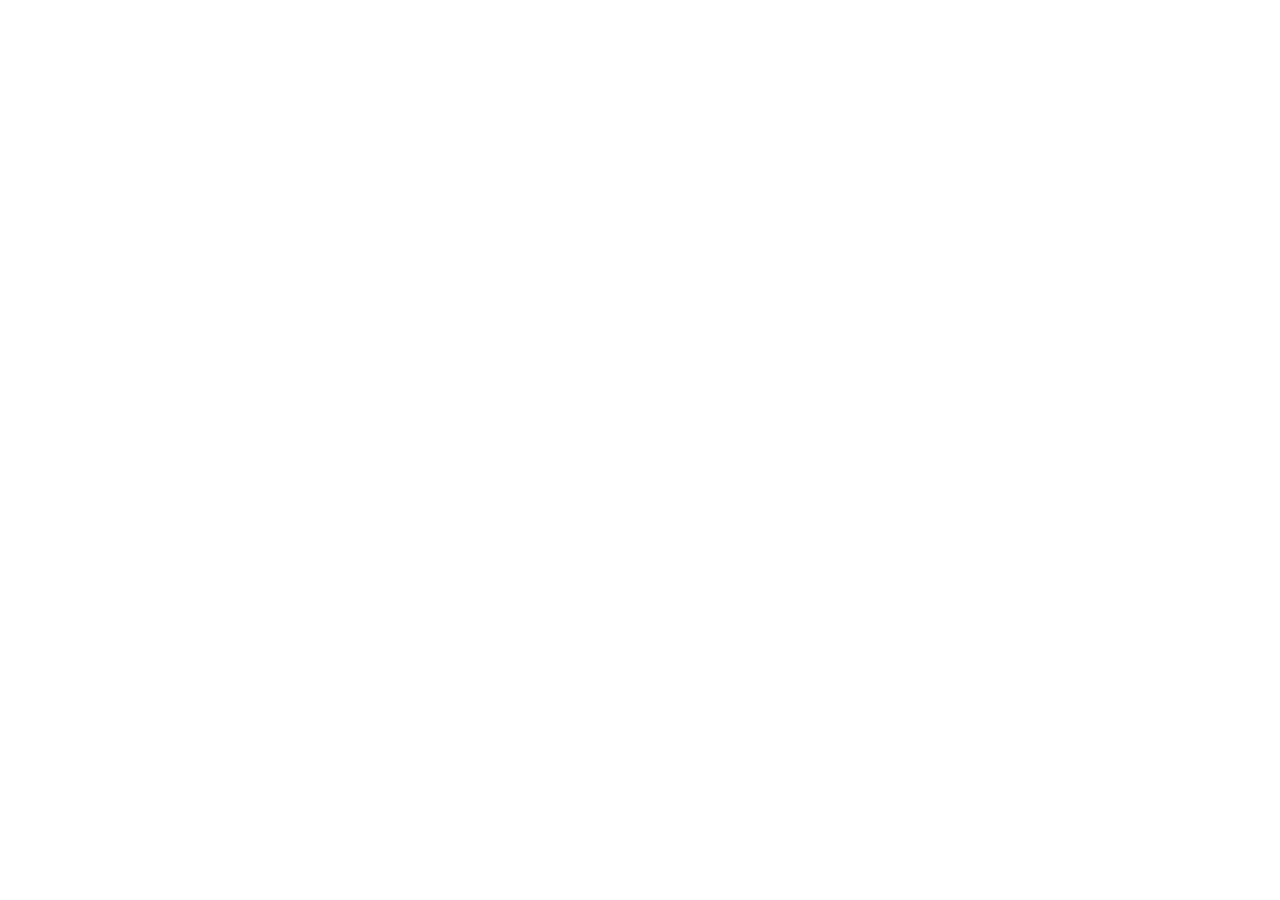
==== index.html @ 3d1dfa81 "Create index.html" ====
<!DOCTYPE html>
<html lang="ar" dir="rtl">

<head>
    <meta charset="UTF-8">

    <meta
        name="viewport"
        content="width=device-width, initial-scale=1.0"
    >

    <title>Invitation Platform</title>

    <link
        rel="stylesheet"
        href="style.css"
    >
</head>

<body>

    <main id="app">

        <!-- The invitation builder will go here -->

    </main>

    <script src="app.js"></script>

</body>

</html>
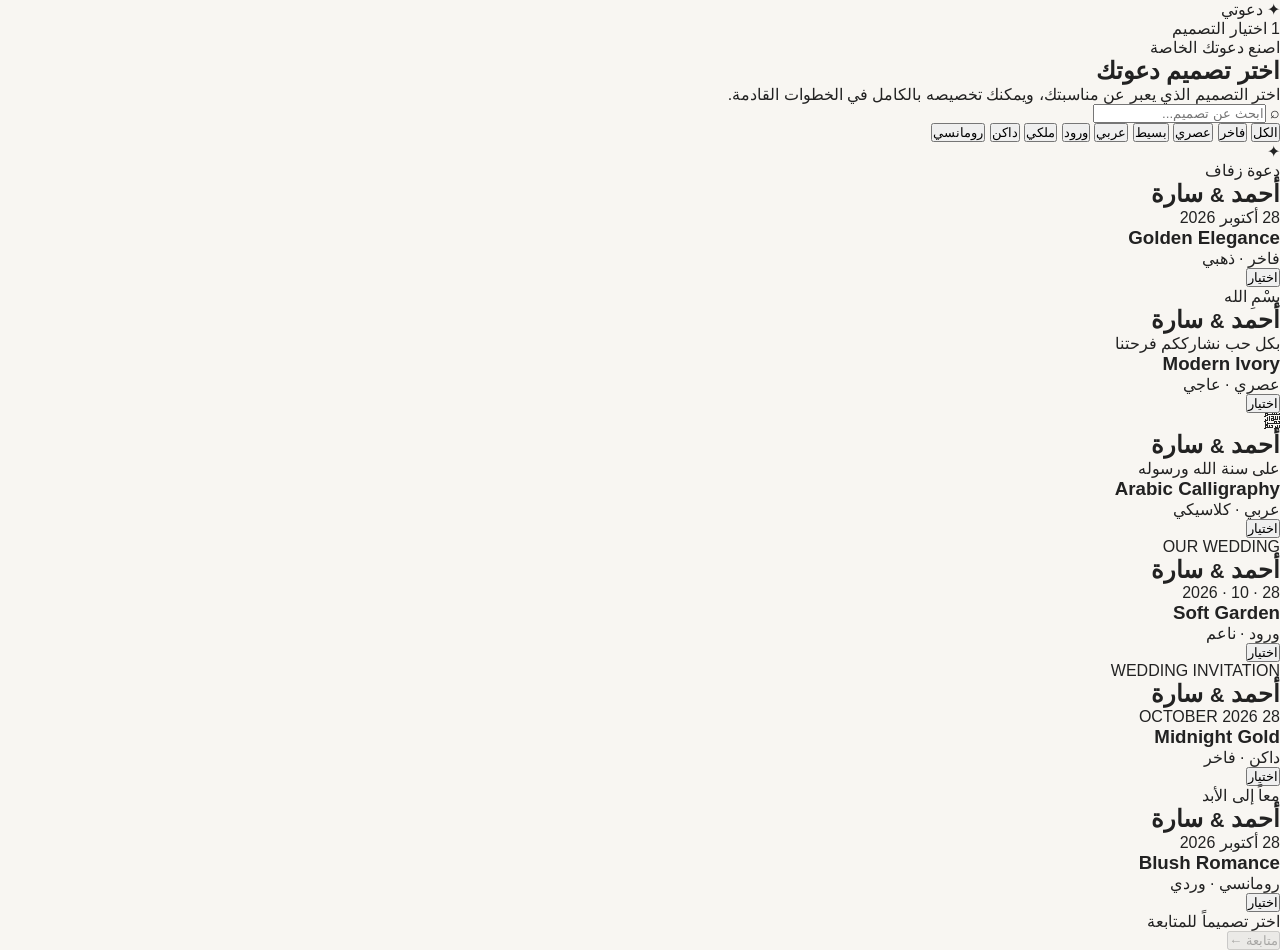
==== commit 08cc2541: "Update index.html" ====
--- a/index.html
+++ b/index.html
@@ -21,7 +21,505 @@
 
     <main id="app">
 
-        <!-- The invitation builder will go here -->
+        <!-- =========================================
+             STEP 1 — CHOOSE DESIGN
+        ========================================== -->
+
+        <section class="design-page">
+
+            <header class="top-bar">
+
+                <div class="brand">
+                    <span class="brand-mark">✦</span>
+                    <span>دعوتي</span>
+                </div>
+
+                <div class="step-indicator">
+                    <span class="step-number">1</span>
+                    <span>اختيار التصميم</span>
+                </div>
+
+            </header>
+
+
+            <div class="design-header">
+
+                <p class="eyebrow">
+                    اصنع دعوتك الخاصة
+                </p>
+
+                <h1>
+                    اختر تصميم دعوتك
+                </h1>
+
+                <p class="subtitle">
+                    اختر التصميم الذي يعبر عن مناسبتك،
+                    ويمكنك تخصيصه بالكامل في الخطوات القادمة.
+                </p>
+
+            </div>
+
+
+            <!-- =====================================
+                 SEARCH
+            ====================================== -->
+
+            <div class="search-box">
+
+                <span class="search-icon">
+                    ⌕
+                </span>
+
+                <input
+                    type="text"
+                    id="template-search"
+                    placeholder="ابحث عن تصميم..."
+                >
+
+            </div>
+
+
+            <!-- =====================================
+                 CATEGORIES
+            ====================================== -->
+
+            <div
+                class="categories"
+                id="categories"
+            >
+
+                <button
+                    class="category active"
+                    data-category="all"
+                >
+                    الكل
+                </button>
+
+                <button
+                    class="category"
+                    data-category="luxury"
+                >
+                    فاخر
+                </button>
+
+                <button
+                    class="category"
+                    data-category="modern"
+                >
+                    عصري
+                </button>
+
+                <button
+                    class="category"
+                    data-category="minimal"
+                >
+                    بسيط
+                </button>
+
+                <button
+                    class="category"
+                    data-category="arabic"
+                >
+                    عربي
+                </button>
+
+                <button
+                    class="category"
+                    data-category="floral"
+                >
+                    ورود
+                </button>
+
+                <button
+                    class="category"
+                    data-category="royal"
+                >
+                    ملكي
+                </button>
+
+                <button
+                    class="category"
+                    data-category="dark"
+                >
+                    داكن
+                </button>
+
+                <button
+                    class="category"
+                    data-category="romantic"
+                >
+                    رومانسي
+                </button>
+
+            </div>
+
+
+            <!-- =====================================
+                 TEMPLATES
+            ====================================== -->
+
+            <div
+                class="templates-grid"
+                id="templates-grid"
+            >
+
+                <!-- Template 01 -->
+
+                <article
+                    class="template-card"
+                    data-template="01"
+                    data-category="luxury"
+                    data-name="Golden Elegance"
+                >
+
+                    <div class="template-preview template-one">
+
+                        <div class="preview-decoration">
+                            ✦
+                        </div>
+
+                        <div class="preview-content">
+
+                            <span>
+                                دعوة زفاف
+                            </span>
+
+                            <h2>
+                                أحمد
+                                <small>&</small>
+                                سارة
+                            </h2>
+
+                            <p>
+                                28 أكتوبر 2026
+                            </p>
+
+                        </div>
+
+                    </div>
+
+                    <div class="template-info">
+
+                        <div>
+                            <h3>
+                                Golden Elegance
+                            </h3>
+
+                            <p>
+                                فاخر · ذهبي
+                            </p>
+                        </div>
+
+                        <button
+                            class="select-template"
+                            data-template="01"
+                        >
+                            اختيار
+                        </button>
+
+                    </div>
+
+                </article>
+
+
+                <!-- Template 02 -->
+
+                <article
+                    class="template-card"
+                    data-template="02"
+                    data-category="modern"
+                    data-name="Modern Ivory"
+                >
+
+                    <div class="template-preview template-two">
+
+                        <div class="preview-content">
+
+                            <span>
+                                بِسْمِ الله
+                            </span>
+
+                            <h2>
+                                أحمد
+                                <small>&</small>
+                                سارة
+                            </h2>
+
+                            <p>
+                                بكل حب نشارككم فرحتنا
+                            </p>
+
+                        </div>
+
+                    </div>
+
+                    <div class="template-info">
+
+                        <div>
+                            <h3>
+                                Modern Ivory
+                            </h3>
+
+                            <p>
+                                عصري · عاجي
+                            </p>
+                        </div>
+
+                        <button
+                            class="select-template"
+                            data-template="02"
+                        >
+                            اختيار
+                        </button>
+
+                    </div>
+
+                </article>
+
+
+                <!-- Template 03 -->
+
+                <article
+                    class="template-card"
+                    data-template="03"
+                    data-category="arabic"
+                    data-name="Arabic Calligraphy"
+                >
+
+                    <div class="template-preview template-three">
+
+                        <div class="preview-content">
+
+                            <span class="calligraphy">
+                                ﷽
+                            </span>
+
+                            <h2>
+                                أحمد
+                                <small>&</small>
+                                سارة
+                            </h2>
+
+                            <p>
+                                على سنة الله ورسوله
+                            </p>
+
+                        </div>
+
+                    </div>
+
+                    <div class="template-info">
+
+                        <div>
+                            <h3>
+                                Arabic Calligraphy
+                            </h3>
+
+                            <p>
+                                عربي · كلاسيكي
+                            </p>
+                        </div>
+
+                        <button
+                            class="select-template"
+                            data-template="03"
+                        >
+                            اختيار
+                        </button>
+
+                    </div>
+
+                </article>
+
+
+                <!-- Template 04 -->
+
+                <article
+                    class="template-card"
+                    data-template="04"
+                    data-category="floral"
+                    data-name="Soft Garden"
+                >
+
+                    <div class="template-preview template-four">
+
+                        <div class="preview-content">
+
+                            <span>
+                                OUR WEDDING
+                            </span>
+
+                            <h2>
+                                أحمد
+                                <small>&</small>
+                                سارة
+                            </h2>
+
+                            <p>
+                                28 · 10 · 2026
+                            </p>
+
+                        </div>
+
+                    </div>
+
+                    <div class="template-info">
+
+                        <div>
+                            <h3>
+                                Soft Garden
+                            </h3>
+
+                            <p>
+                                ورود · ناعم
+                            </p>
+                        </div>
+
+                        <button
+                            class="select-template"
+                            data-template="04"
+                        >
+                            اختيار
+                        </button>
+
+                    </div>
+
+                </article>
+
+
+                <!-- Template 05 -->
+
+                <article
+                    class="template-card"
+                    data-template="05"
+                    data-category="dark"
+                    data-name="Midnight Gold"
+                >
+
+                    <div class="template-preview template-five">
+
+                        <div class="preview-content">
+
+                            <span>
+                                WEDDING INVITATION
+                            </span>
+
+                            <h2>
+                                أحمد
+                                <small>&</small>
+                                سارة
+                            </h2>
+
+                            <p>
+                                28 OCTOBER 2026
+                            </p>
+
+                        </div>
+
+                    </div>
+
+                    <div class="template-info">
+
+                        <div>
+                            <h3>
+                                Midnight Gold
+                            </h3>
+
+                            <p>
+                                داكن · فاخر
+                            </p>
+                        </div>
+
+                        <button
+                            class="select-template"
+                            data-template="05"
+                        >
+                            اختيار
+                        </button>
+
+                    </div>
+
+                </article>
+
+
+                <!-- Template 06 -->
+
+                <article
+                    class="template-card"
+                    data-template="06"
+                    data-category="romantic"
+                    data-name="Blush Romance"
+                >
+
+                    <div class="template-preview template-six">
+
+                        <div class="preview-content">
+
+                            <span>
+                                معاً إلى الأبد
+                            </span>
+
+                            <h2>
+                                أحمد
+                                <small>&</small>
+                                سارة
+                            </h2>
+
+                            <p>
+                                28 أكتوبر 2026
+                            </p>
+
+                        </div>
+
+                    </div>
+
+                    <div class="template-info">
+
+                        <div>
+                            <h3>
+                                Blush Romance
+                            </h3>
+
+                            <p>
+                                رومانسي · وردي
+                            </p>
+                        </div>
+
+                        <button
+                            class="select-template"
+                            data-template="06"
+                        >
+                            اختيار
+                        </button>
+
+                    </div>
+
+                </article>
+
+            </div>
+
+
+            <!-- =====================================
+                 BOTTOM ACTION
+            ====================================== -->
+
+            <div class="continue-area">
+
+                <p id="selection-message">
+                    اختر تصميماً للمتابعة
+                </p>
+
+                <button
+                    id="continue-button"
+                    disabled
+                >
+                    متابعة
+                    <span>←</span>
+                </button>
+
+            </div>
+
+        </section>
 
     </main>
 
--- a/style.css
+++ b/style.css
@@ -0,0 +1,15 @@
+* {
+    box-sizing: border-box;
+    margin: 0;
+    padding: 0;
+}
+
+body {
+    font-family: Arial, sans-serif;
+    background: #f8f6f2;
+    color: #222;
+}
+
+#app {
+    min-height: 100vh;
+}
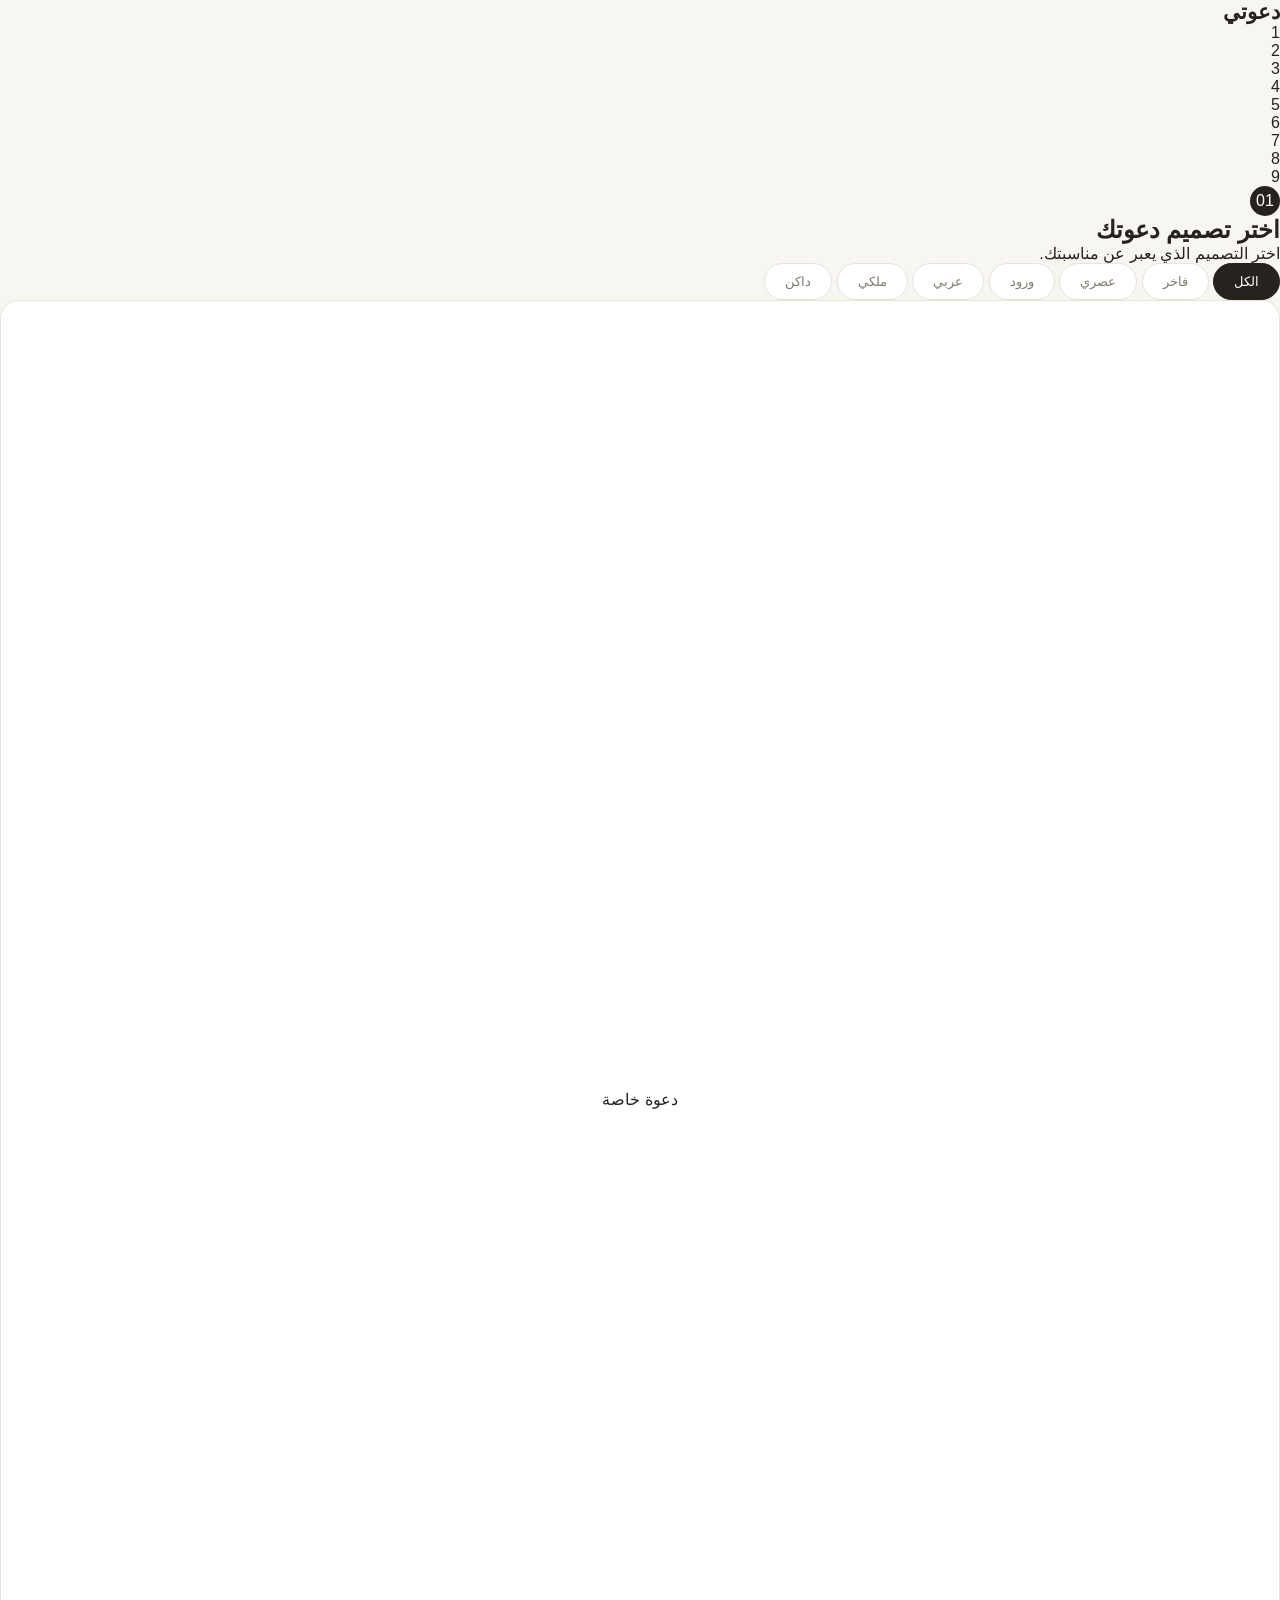
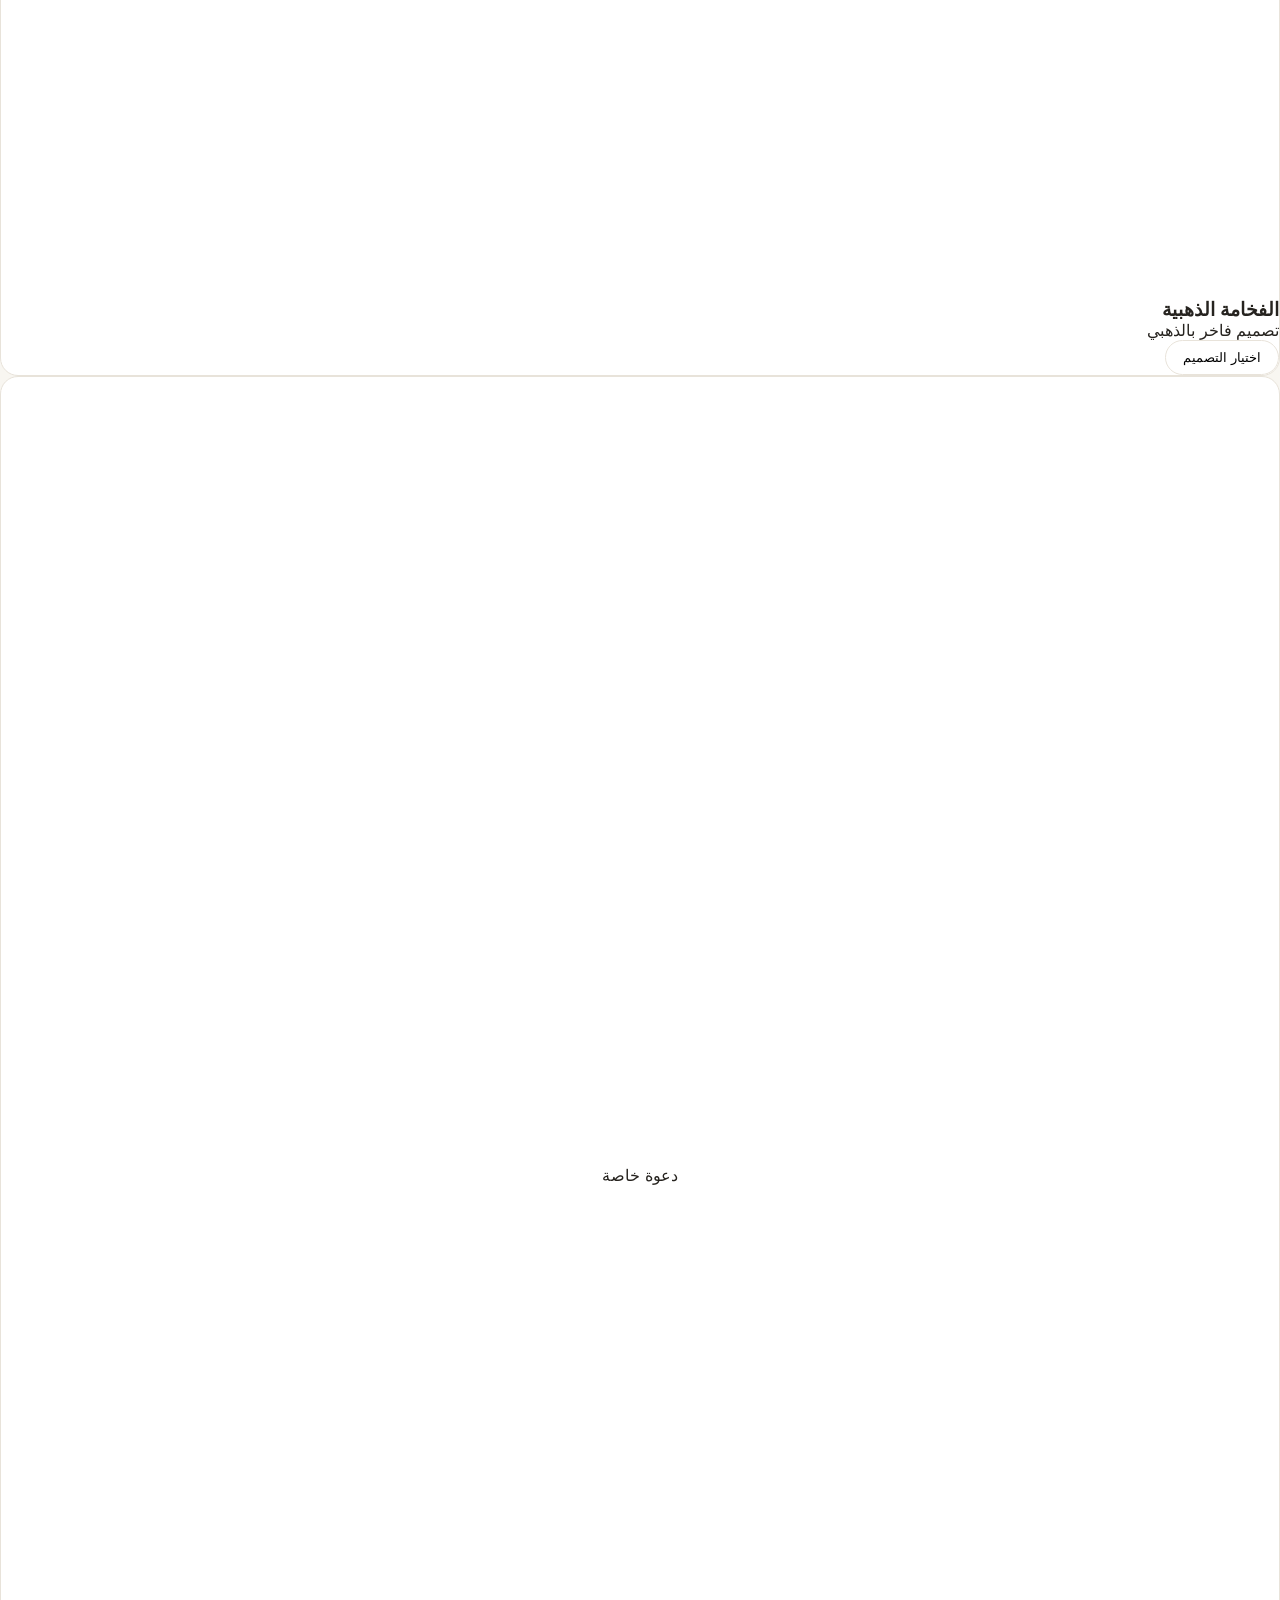
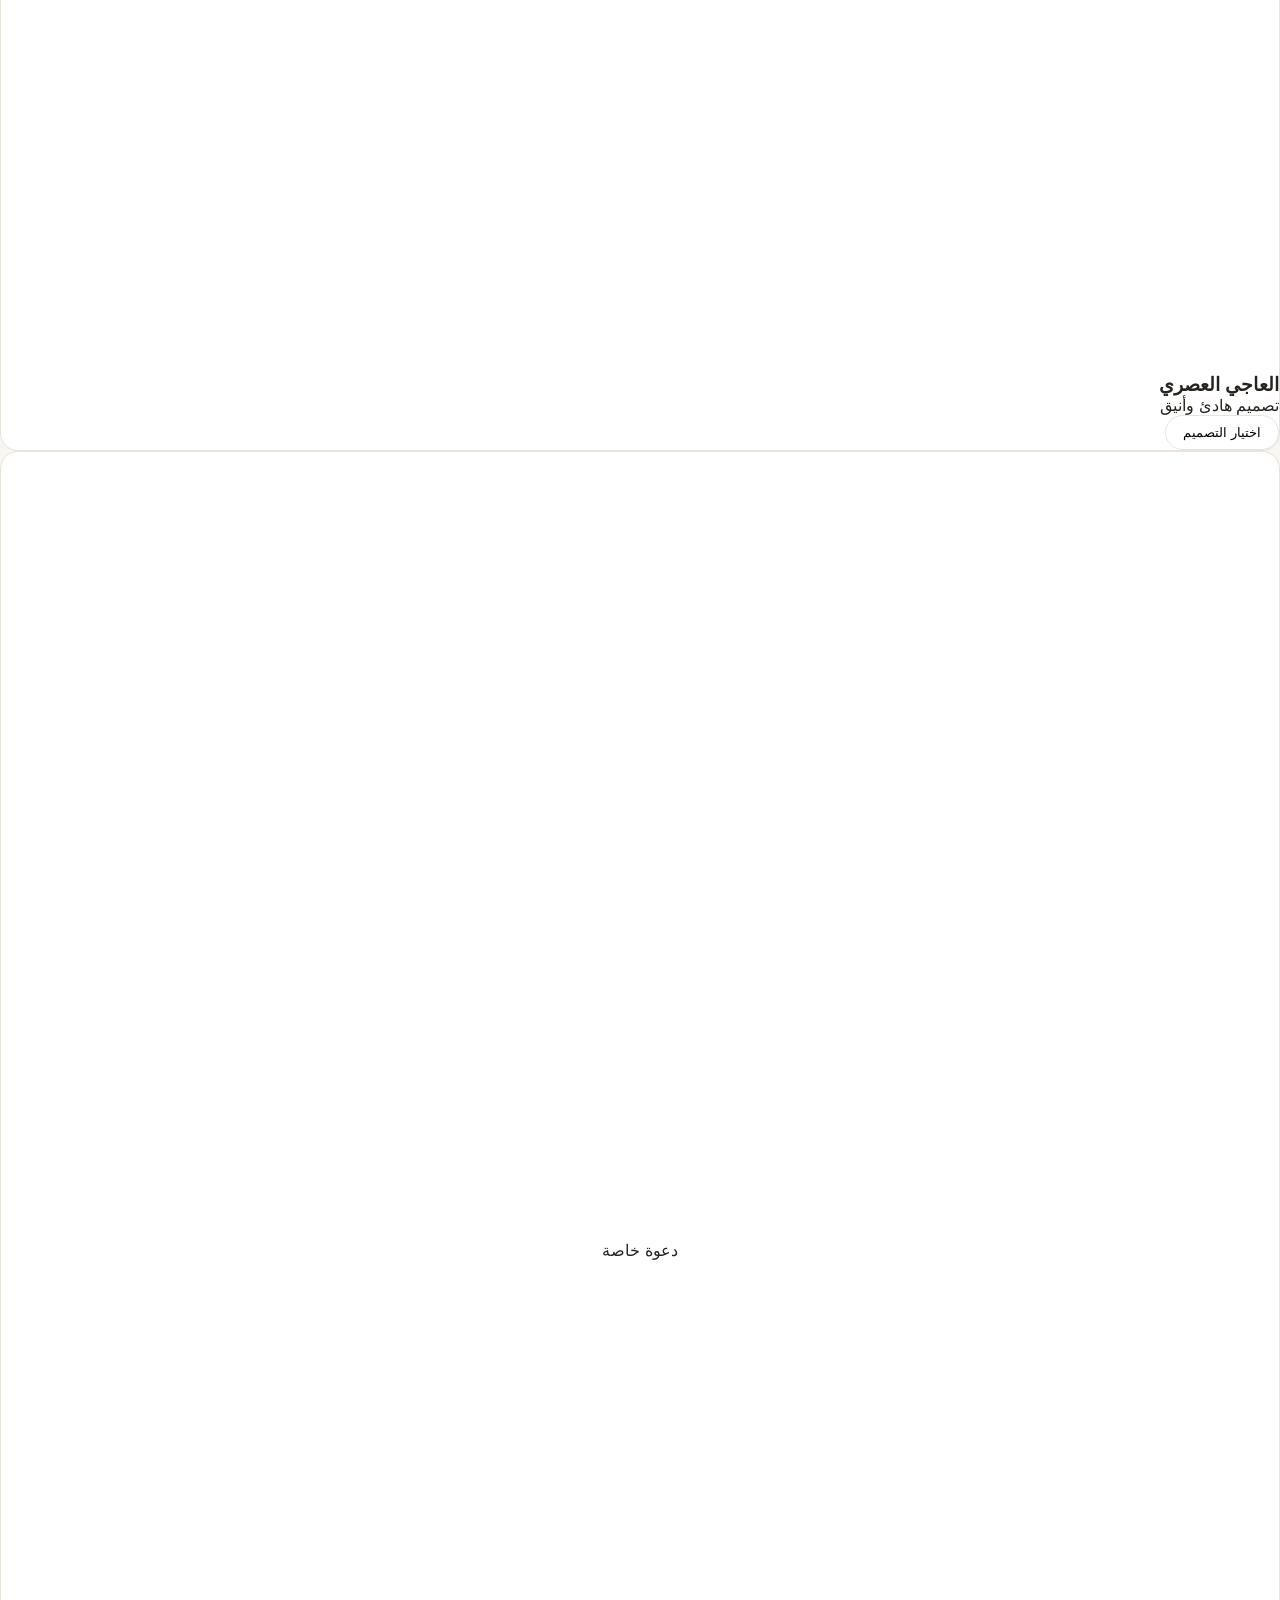
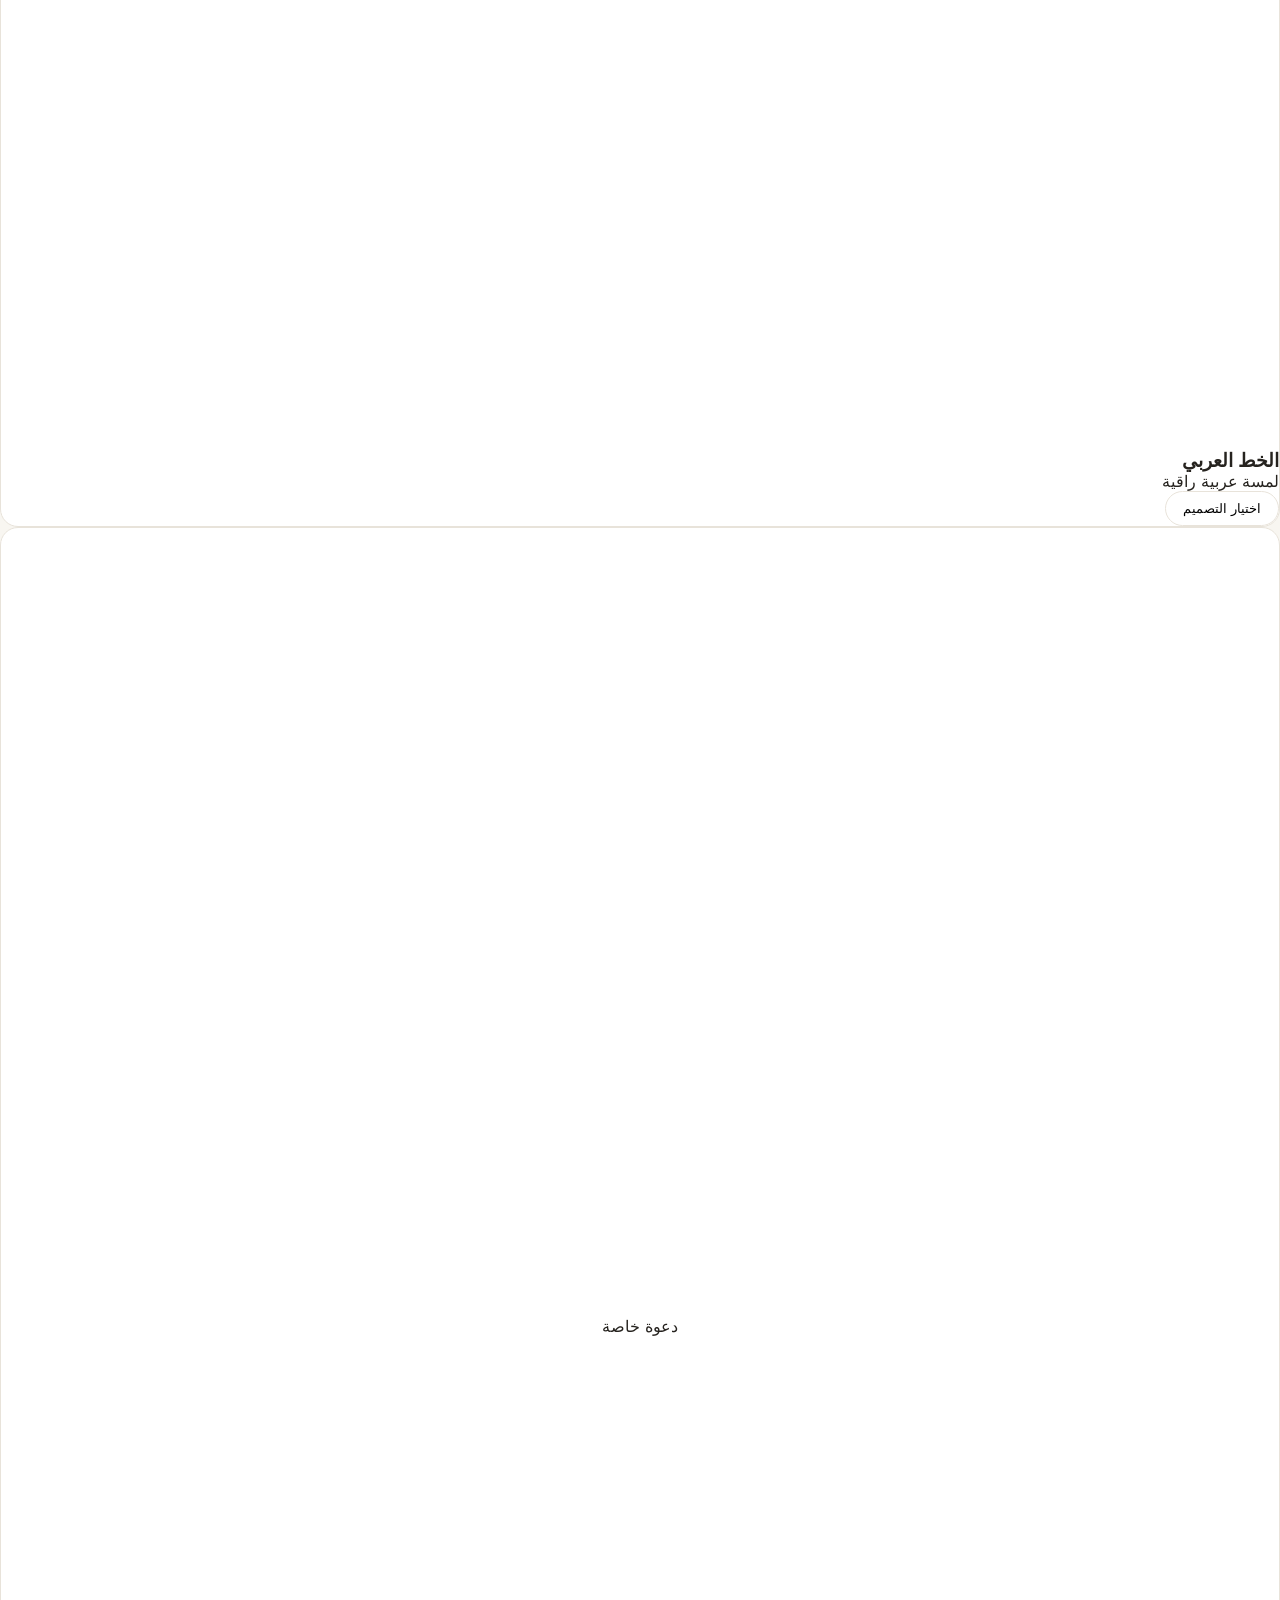
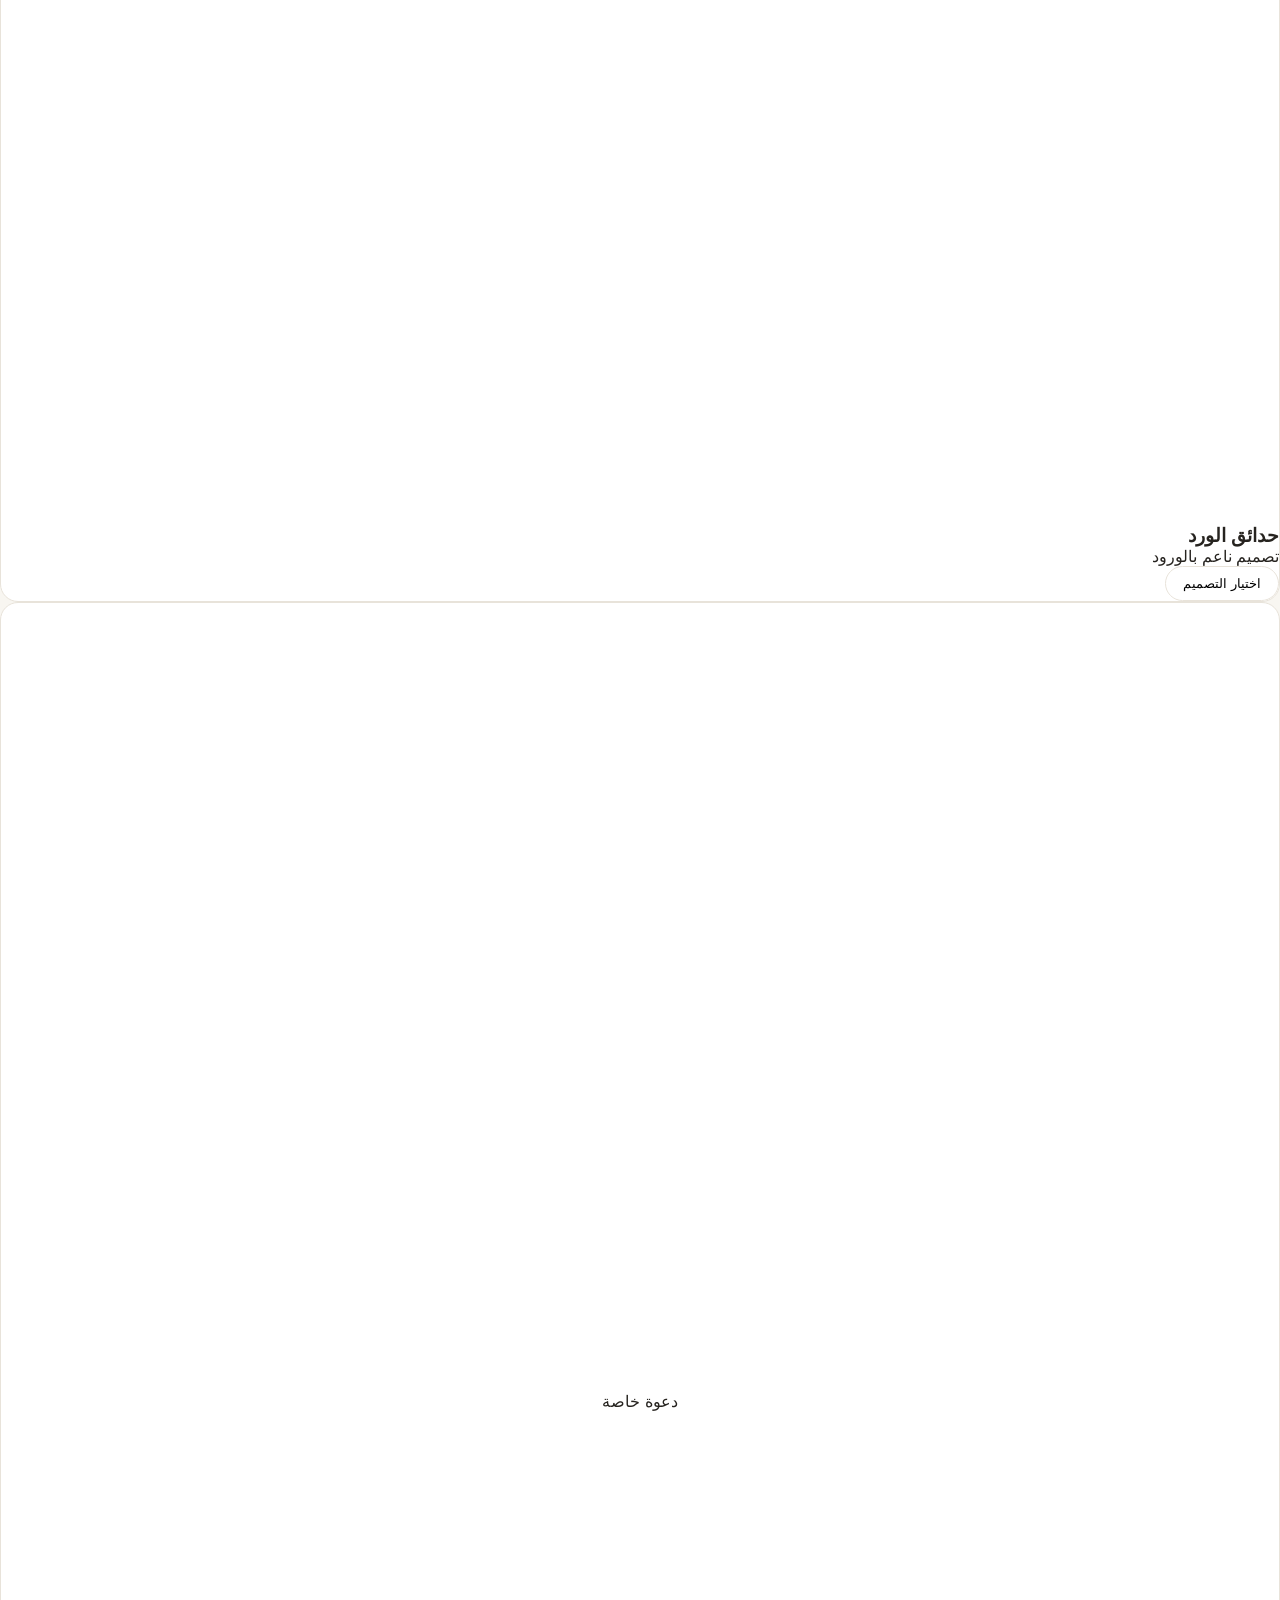
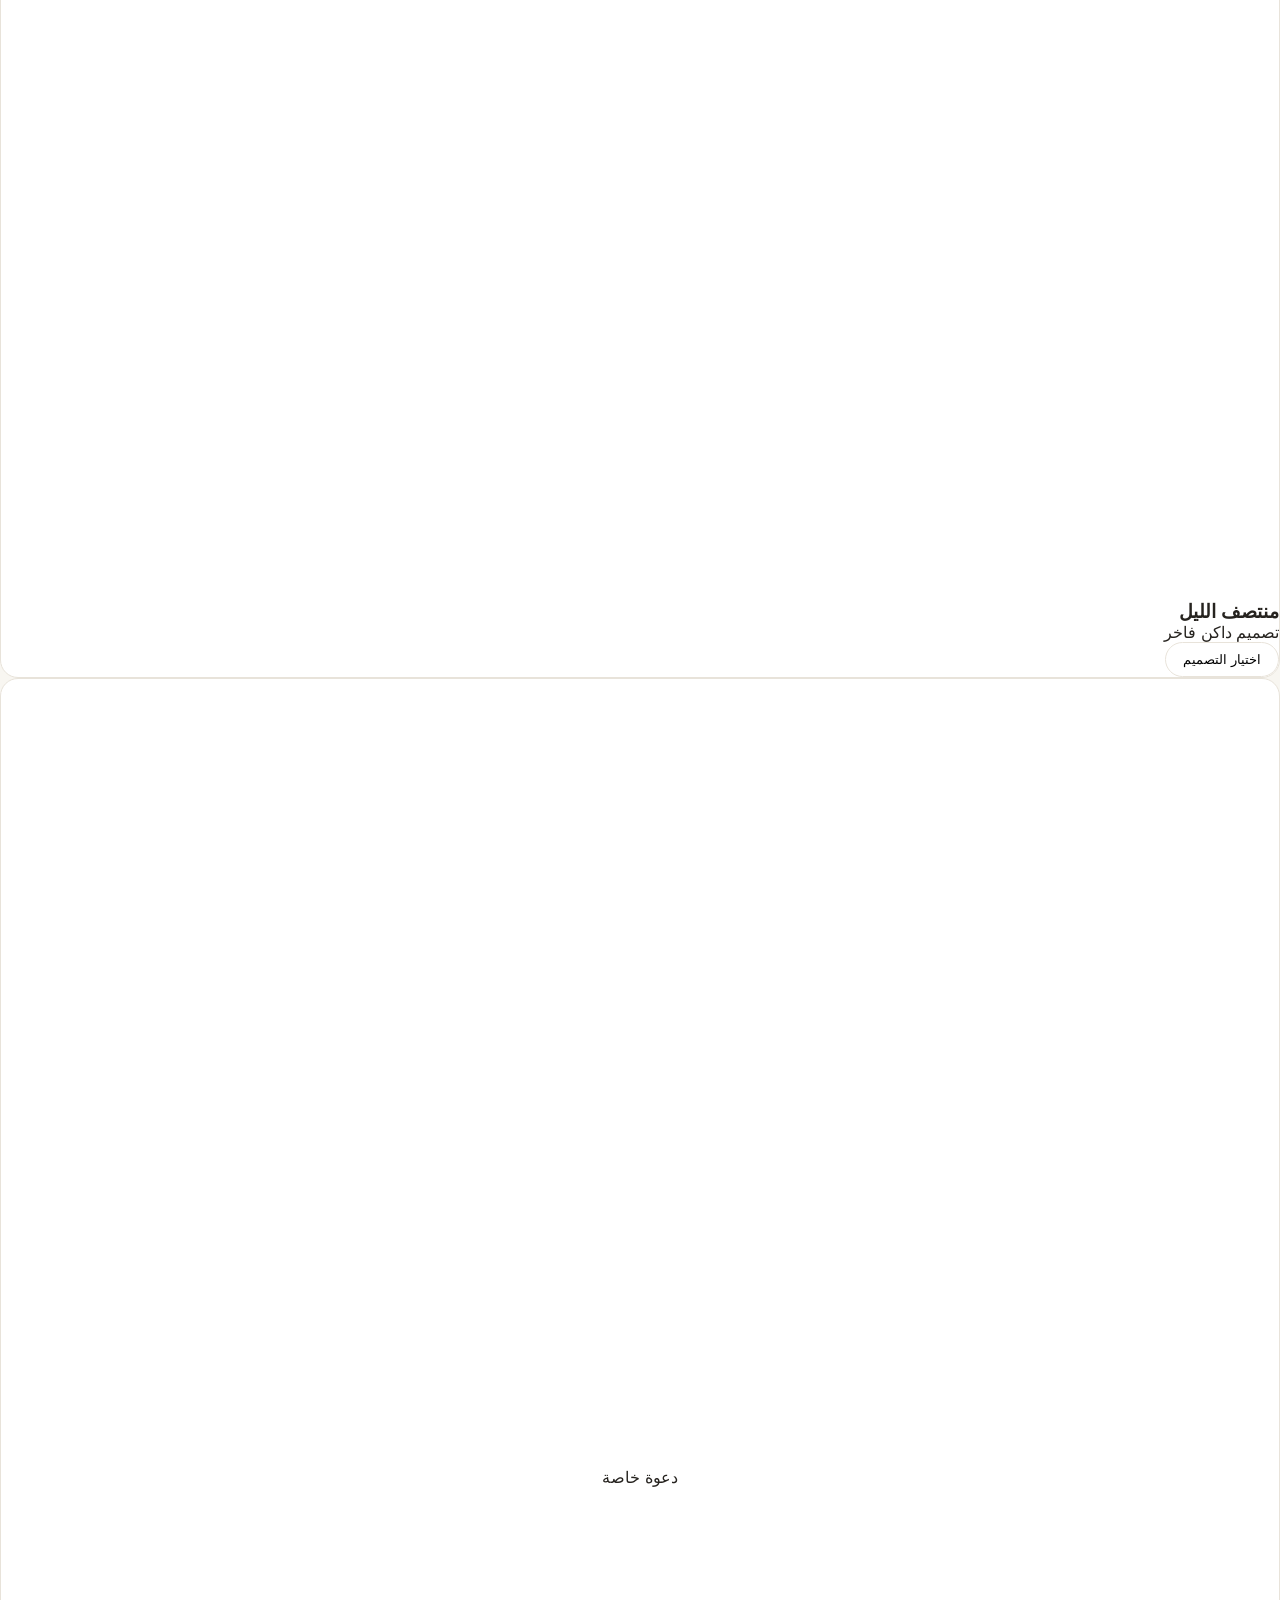
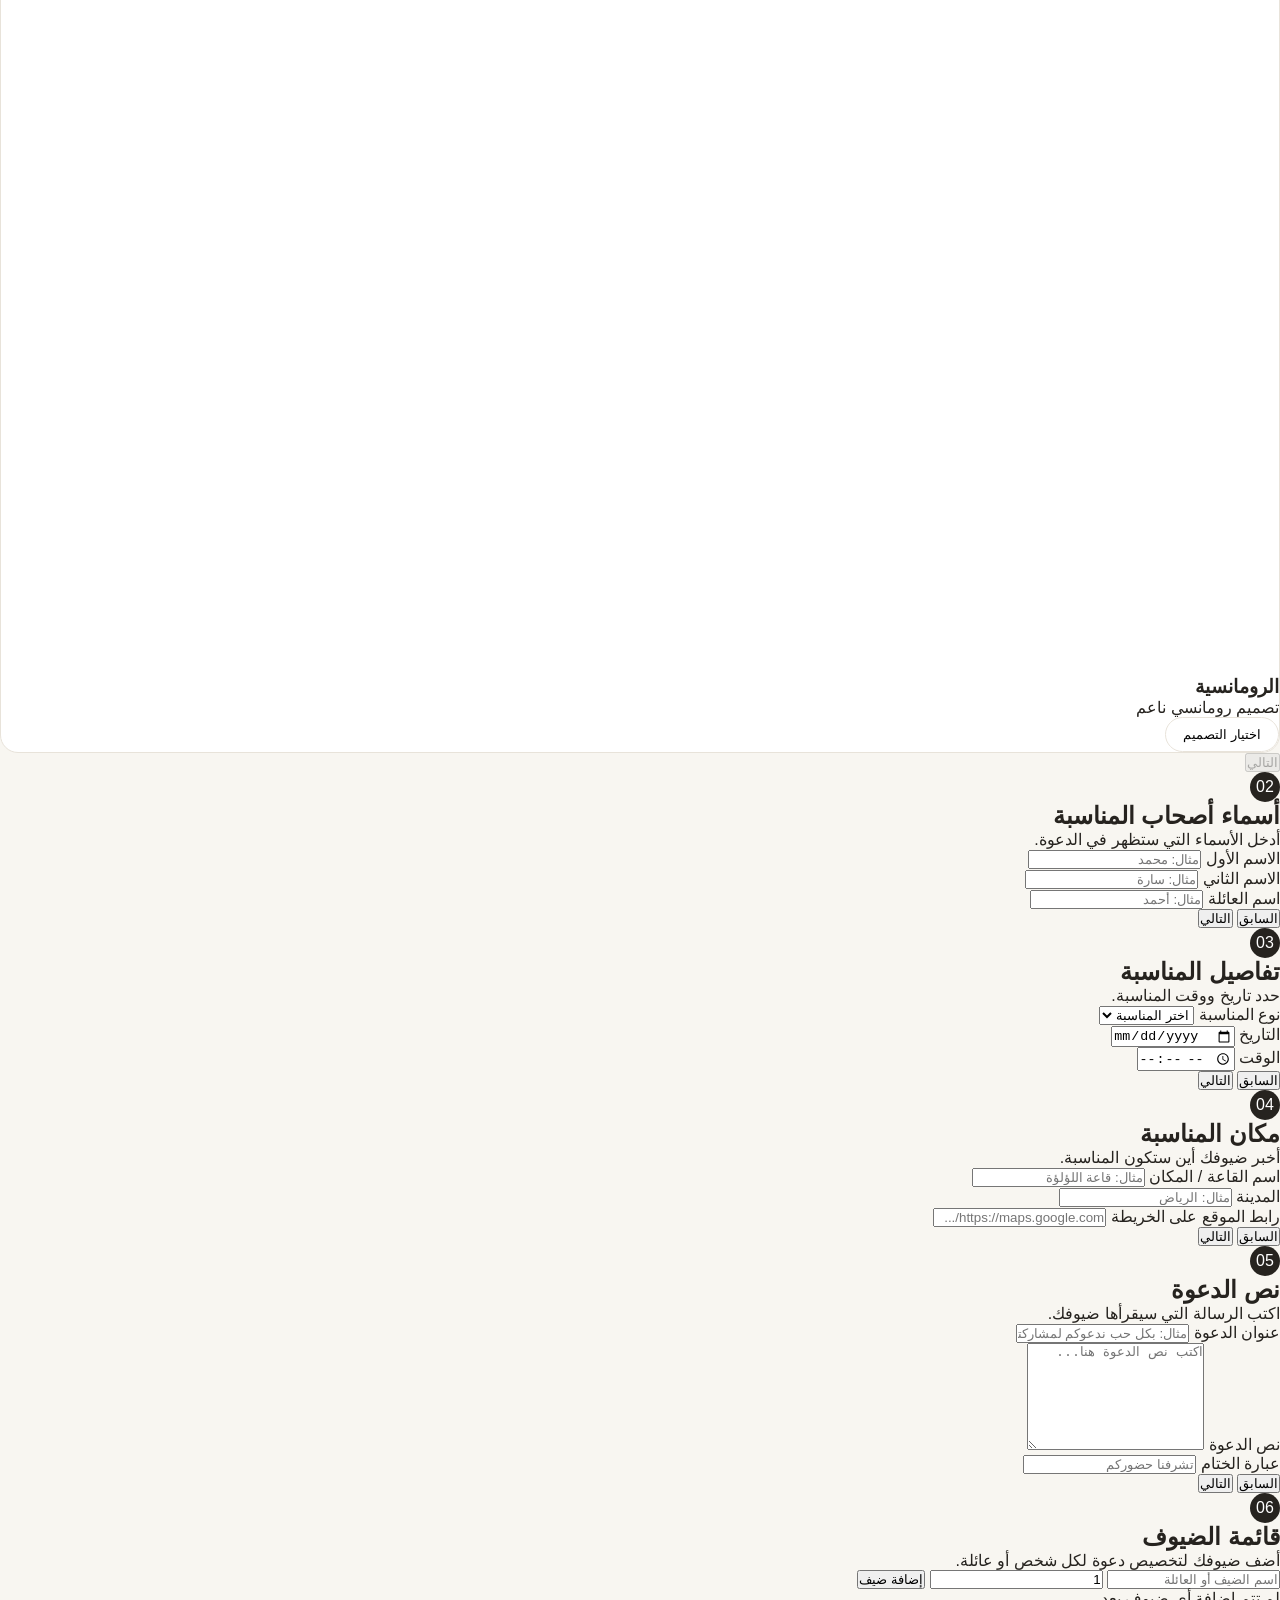
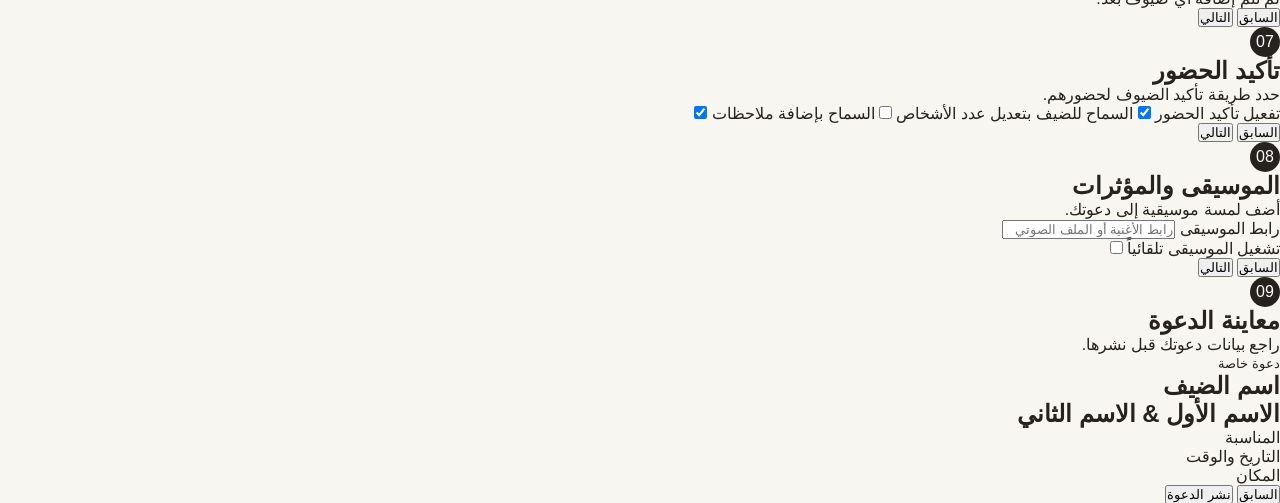
==== commit 6857e628: "Update index.html" ====
--- a/index.html
+++ b/index.html
@@ -2,6 +2,7 @@
 <html lang="ar" dir="rtl">
 
 <head>
+
     <meta charset="UTF-8">
 
     <meta
@@ -9,520 +10,1246 @@
         content="width=device-width, initial-scale=1.0"
     >
 
-    <title>Invitation Platform</title>
+    <title>منصة الدعوات</title>
 
     <link
         rel="stylesheet"
         href="style.css"
     >
+
 </head>
 
+
 <body>
 
-    <main id="app">
-
-        <!-- =========================================
-             STEP 1 — CHOOSE DESIGN
-        ========================================== -->
-
-        <section class="design-page">
-
-            <header class="top-bar">
-
-                <div class="brand">
-                    <span class="brand-mark">✦</span>
-                    <span>دعوتي</span>
-                </div>
-
-                <div class="step-indicator">
-                    <span class="step-number">1</span>
-                    <span>اختيار التصميم</span>
-                </div>
-
-            </header>
-
-
-            <div class="design-header">
-
-                <p class="eyebrow">
-                    اصنع دعوتك الخاصة
-                </p>
-
-                <h1>
-                    اختر تصميم دعوتك
-                </h1>
-
-                <p class="subtitle">
-                    اختر التصميم الذي يعبر عن مناسبتك،
-                    ويمكنك تخصيصه بالكامل في الخطوات القادمة.
-                </p>
-
-            </div>
-
-
-            <!-- =====================================
-                 SEARCH
-            ====================================== -->
-
-            <div class="search-box">
-
-                <span class="search-icon">
-                    ⌕
+
+    <!-- =========================================
+         HEADER
+    ========================================== -->
+
+    <header class="top-header">
+
+        <div class="brand">
+            دعوتي
+        </div>
+
+        <div class="progress">
+
+            <div
+                class="progress-step active"
+                data-step="1"
+            >
+                1
+            </div>
+
+            <span></span>
+
+            <div
+                class="progress-step"
+                data-step="2"
+            >
+                2
+            </div>
+
+            <span></span>
+
+            <div
+                class="progress-step"
+                data-step="3"
+            >
+                3
+            </div>
+
+            <span></span>
+
+            <div
+                class="progress-step"
+                data-step="4"
+            >
+                4
+            </div>
+
+            <span></span>
+
+            <div
+                class="progress-step"
+                data-step="5"
+            >
+                5
+            </div>
+
+            <span></span>
+
+            <div
+                class="progress-step"
+                data-step="6"
+            >
+                6
+            </div>
+
+            <span></span>
+
+            <div
+                class="progress-step"
+                data-step="7"
+            >
+                7
+            </div>
+
+            <span></span>
+
+            <div
+                class="progress-step"
+                data-step="8"
+            >
+                8
+            </div>
+
+            <span></span>
+
+            <div
+                class="progress-step"
+                data-step="9"
+            >
+                9
+            </div>
+
+        </div>
+
+    </header>
+
+
+
+    <!-- =========================================
+         MAIN
+    ========================================== -->
+
+    <main class="builder-container">
+
+
+        <!-- =====================================
+             STEP 1 — DESIGN
+        ====================================== -->
+
+        <section
+            class="builder-step active"
+            id="step-1"
+        >
+
+            <div class="step-heading">
+
+                <span class="step-number">
+                    01
                 </span>
+
+                <div>
+
+                    <h1>
+                        اختر تصميم دعوتك
+                    </h1>
+
+                    <p>
+                        اختر التصميم الذي يعبر عن مناسبتك.
+                    </p>
+
+                </div>
+
+            </div>
+
+
+            <div class="design-categories">
+
+                <button class="category active">
+                    الكل
+                </button>
+
+                <button class="category">
+                    فاخر
+                </button>
+
+                <button class="category">
+                    عصري
+                </button>
+
+                <button class="category">
+                    ورود
+                </button>
+
+                <button class="category">
+                    عربي
+                </button>
+
+                <button class="category">
+                    ملكي
+                </button>
+
+                <button class="category">
+                    داكن
+                </button>
+
+            </div>
+
+
+            <div class="template-grid">
+
+
+                <div
+                    class="template-card"
+                    data-template="gold"
+                >
+
+                    <div class="template-preview gold-preview">
+
+                        <div class="envelope-preview">
+
+                            <div class="envelope-flap">
+                            </div>
+
+                            <div class="envelope-name">
+                                دعوة خاصة
+                            </div>
+
+                        </div>
+
+                    </div>
+
+                    <h3>
+                        الفخامة الذهبية
+                    </h3>
+
+                    <p>
+                        تصميم فاخر بالذهبي
+                    </p>
+
+                    <button
+                        class="select-template"
+                        data-template="gold"
+                    >
+                        اختيار التصميم
+                    </button>
+
+                </div>
+
+
+
+                <div
+                    class="template-card"
+                    data-template="ivory"
+                >
+
+                    <div class="template-preview ivory-preview">
+
+                        <div class="envelope-preview">
+
+                            <div class="envelope-flap">
+                            </div>
+
+                            <div class="envelope-name">
+                                دعوة خاصة
+                            </div>
+
+                        </div>
+
+                    </div>
+
+                    <h3>
+                        العاجي العصري
+                    </h3>
+
+                    <p>
+                        تصميم هادئ وأنيق
+                    </p>
+
+                    <button
+                        class="select-template"
+                        data-template="ivory"
+                    >
+                        اختيار التصميم
+                    </button>
+
+                </div>
+
+
+
+                <div
+                    class="template-card"
+                    data-template="arabic"
+                >
+
+                    <div class="template-preview arabic-preview">
+
+                        <div class="envelope-preview">
+
+                            <div class="envelope-flap">
+                            </div>
+
+                            <div class="envelope-name">
+                                دعوة خاصة
+                            </div>
+
+                        </div>
+
+                    </div>
+
+                    <h3>
+                        الخط العربي
+                    </h3>
+
+                    <p>
+                        لمسة عربية راقية
+                    </p>
+
+                    <button
+                        class="select-template"
+                        data-template="arabic"
+                    >
+                        اختيار التصميم
+                    </button>
+
+                </div>
+
+
+
+                <div
+                    class="template-card"
+                    data-template="floral"
+                >
+
+                    <div class="template-preview floral-preview">
+
+                        <div class="envelope-preview">
+
+                            <div class="envelope-flap">
+                            </div>
+
+                            <div class="envelope-name">
+                                دعوة خاصة
+                            </div>
+
+                        </div>
+
+                    </div>
+
+                    <h3>
+                        حدائق الورد
+                    </h3>
+
+                    <p>
+                        تصميم ناعم بالورود
+                    </p>
+
+                    <button
+                        class="select-template"
+                        data-template="floral"
+                    >
+                        اختيار التصميم
+                    </button>
+
+                </div>
+
+
+
+                <div
+                    class="template-card"
+                    data-template="dark"
+                >
+
+                    <div class="template-preview dark-preview">
+
+                        <div class="envelope-preview">
+
+                            <div class="envelope-flap">
+                            </div>
+
+                            <div class="envelope-name">
+                                دعوة خاصة
+                            </div>
+
+                        </div>
+
+                    </div>
+
+                    <h3>
+                        منتصف الليل
+                    </h3>
+
+                    <p>
+                        تصميم داكن فاخر
+                    </p>
+
+                    <button
+                        class="select-template"
+                        data-template="dark"
+                    >
+                        اختيار التصميم
+                    </button>
+
+                </div>
+
+
+
+                <div
+                    class="template-card"
+                    data-template="romantic"
+                >
+
+                    <div class="template-preview romantic-preview">
+
+                        <div class="envelope-preview">
+
+                            <div class="envelope-flap">
+                            </div>
+
+                            <div class="envelope-name">
+                                دعوة خاصة
+                            </div>
+
+                        </div>
+
+                    </div>
+
+                    <h3>
+                        الرومانسية
+                    </h3>
+
+                    <p>
+                        تصميم رومانسي ناعم
+                    </p>
+
+                    <button
+                        class="select-template"
+                        data-template="romantic"
+                    >
+                        اختيار التصميم
+                    </button>
+
+                </div>
+
+
+            </div>
+
+
+            <div class="step-actions">
+
+                <button
+                    class="next-button"
+                    id="next-step-1"
+                    disabled
+                >
+                    التالي
+                </button>
+
+            </div>
+
+        </section>
+
+
+
+        <!-- =====================================
+             STEP 2 — COUPLE
+        ====================================== -->
+
+        <section
+            class="builder-step"
+            id="step-2"
+        >
+
+            <div class="step-heading">
+
+                <span class="step-number">
+                    02
+                </span>
+
+                <div>
+
+                    <h1>
+                        أسماء أصحاب المناسبة
+                    </h1>
+
+                    <p>
+                        أدخل الأسماء التي ستظهر في الدعوة.
+                    </p>
+
+                </div>
+
+            </div>
+
+
+            <div class="form-card">
+
+                <div class="form-group">
+
+                    <label>
+                        الاسم الأول
+                    </label>
+
+                    <input
+                        type="text"
+                        id="person-one"
+                        placeholder="مثال: محمد"
+                    >
+
+                </div>
+
+
+                <div class="form-group">
+
+                    <label>
+                        الاسم الثاني
+                    </label>
+
+                    <input
+                        type="text"
+                        id="person-two"
+                        placeholder="مثال: سارة"
+                    >
+
+                </div>
+
+
+                <div class="form-group">
+
+                    <label>
+                        اسم العائلة
+                    </label>
+
+                    <input
+                        type="text"
+                        id="family-name"
+                        placeholder="مثال: أحمد"
+                    >
+
+                </div>
+
+            </div>
+
+
+            <div class="step-actions">
+
+                <button
+                    class="back-button"
+                    data-back="1"
+                >
+                    السابق
+                </button>
+
+                <button
+                    class="next-button"
+                    data-next="3"
+                >
+                    التالي
+                </button>
+
+            </div>
+
+        </section>
+
+
+
+        <!-- =====================================
+             STEP 3 — EVENT
+        ====================================== -->
+
+        <section
+            class="builder-step"
+            id="step-3"
+        >
+
+            <div class="step-heading">
+
+                <span class="step-number">
+                    03
+                </span>
+
+                <div>
+
+                    <h1>
+                        تفاصيل المناسبة
+                    </h1>
+
+                    <p>
+                        حدد تاريخ ووقت المناسبة.
+                    </p>
+
+                </div>
+
+            </div>
+
+
+            <div class="form-card">
+
+                <div class="form-group">
+
+                    <label>
+                        نوع المناسبة
+                    </label>
+
+                    <select id="event-type">
+
+                        <option value="">
+                            اختر المناسبة
+                        </option>
+
+                        <option>
+                            حفل زفاف
+                        </option>
+
+                        <option>
+                            ملكة
+                        </option>
+
+                        <option>
+                            خطوبة
+                        </option>
+
+                        <option>
+                            عقد قران
+                        </option>
+
+                        <option>
+                            عيد ميلاد
+                        </option>
+
+                        <option>
+                            مناسبة خاصة
+                        </option>
+
+                    </select>
+
+                </div>
+
+
+                <div class="form-row">
+
+                    <div class="form-group">
+
+                        <label>
+                            التاريخ
+                        </label>
+
+                        <input
+                            type="date"
+                            id="event-date"
+                        >
+
+                    </div>
+
+
+                    <div class="form-group">
+
+                        <label>
+                            الوقت
+                        </label>
+
+                        <input
+                            type="time"
+                            id="event-time"
+                        >
+
+                    </div>
+
+                </div>
+
+            </div>
+
+
+            <div class="step-actions">
+
+                <button
+                    class="back-button"
+                    data-back="2"
+                >
+                    السابق
+                </button>
+
+                <button
+                    class="next-button"
+                    data-next="4"
+                >
+                    التالي
+                </button>
+
+            </div>
+
+        </section>
+
+
+
+        <!-- =====================================
+             STEP 4 — VENUE
+        ====================================== -->
+
+        <section
+            class="builder-step"
+            id="step-4"
+        >
+
+            <div class="step-heading">
+
+                <span class="step-number">
+                    04
+                </span>
+
+                <div>
+
+                    <h1>
+                        مكان المناسبة
+                    </h1>
+
+                    <p>
+                        أخبر ضيوفك أين ستكون المناسبة.
+                    </p>
+
+                </div>
+
+            </div>
+
+
+            <div class="form-card">
+
+                <div class="form-group">
+
+                    <label>
+                        اسم القاعة / المكان
+                    </label>
+
+                    <input
+                        type="text"
+                        id="venue-name"
+                        placeholder="مثال: قاعة اللؤلؤة"
+                    >
+
+                </div>
+
+
+                <div class="form-group">
+
+                    <label>
+                        المدينة
+                    </label>
+
+                    <input
+                        type="text"
+                        id="venue-city"
+                        placeholder="مثال: الرياض"
+                    >
+
+                </div>
+
+
+                <div class="form-group">
+
+                    <label>
+                        رابط الموقع على الخريطة
+                    </label>
+
+                    <input
+                        type="url"
+                        id="venue-map"
+                        placeholder="https://maps.google.com/..."
+                    >
+
+                </div>
+
+            </div>
+
+
+            <div class="step-actions">
+
+                <button
+                    class="back-button"
+                    data-back="3"
+                >
+                    السابق
+                </button>
+
+                <button
+                    class="next-button"
+                    data-next="5"
+                >
+                    التالي
+                </button>
+
+            </div>
+
+        </section>
+
+
+
+        <!-- =====================================
+             STEP 5 — TEXT
+        ====================================== -->
+
+        <section
+            class="builder-step"
+            id="step-5"
+        >
+
+            <div class="step-heading">
+
+                <span class="step-number">
+                    05
+                </span>
+
+                <div>
+
+                    <h1>
+                        نص الدعوة
+                    </h1>
+
+                    <p>
+                        اكتب الرسالة التي سيقرأها ضيوفك.
+                    </p>
+
+                </div>
+
+            </div>
+
+
+            <div class="form-card">
+
+                <div class="form-group">
+
+                    <label>
+                        عنوان الدعوة
+                    </label>
+
+                    <input
+                        type="text"
+                        id="invitation-title"
+                        placeholder="مثال: بكل حب ندعوكم لمشاركتنا فرحتنا"
+                    >
+
+                </div>
+
+
+                <div class="form-group">
+
+                    <label>
+                        نص الدعوة
+                    </label>
+
+                    <textarea
+                        id="invitation-message"
+                        rows="7"
+                        placeholder="اكتب نص الدعوة هنا..."
+                    ></textarea>
+
+                </div>
+
+
+                <div class="form-group">
+
+                    <label>
+                        عبارة الختام
+                    </label>
+
+                    <input
+                        type="text"
+                        id="invitation-closing"
+                        placeholder="تشرفنا حضوركم"
+                    >
+
+                </div>
+
+            </div>
+
+
+            <div class="step-actions">
+
+                <button
+                    class="back-button"
+                    data-back="4"
+                >
+                    السابق
+                </button>
+
+                <button
+                    class="next-button"
+                    data-next="6"
+                >
+                    التالي
+                </button>
+
+            </div>
+
+        </section>
+
+
+
+        <!-- =====================================
+             STEP 6 — GUESTS
+        ====================================== -->
+
+        <section
+            class="builder-step"
+            id="step-6"
+        >
+
+            <div class="step-heading">
+
+                <span class="step-number">
+                    06
+                </span>
+
+                <div>
+
+                    <h1>
+                        قائمة الضيوف
+                    </h1>
+
+                    <p>
+                        أضف ضيوفك لتخصيص دعوة لكل شخص أو عائلة.
+                    </p>
+
+                </div>
+
+            </div>
+
+
+            <div class="guest-add-card">
 
                 <input
                     type="text"
-                    id="template-search"
-                    placeholder="ابحث عن تصميم..."
-                >
-
-            </div>
-
-
-            <!-- =====================================
-                 CATEGORIES
-            ====================================== -->
+                    id="guest-name"
+                    placeholder="اسم الضيف أو العائلة"
+                >
+
+                <input
+                    type="number"
+                    id="guest-count"
+                    placeholder="عدد الأشخاص"
+                    min="1"
+                    value="1"
+                >
+
+                <button
+                    id="add-guest"
+                >
+                    إضافة ضيف
+                </button>
+
+            </div>
+
 
             <div
-                class="categories"
-                id="categories"
+                class="guest-list"
+                id="guest-list"
             >
 
-                <button
-                    class="category active"
-                    data-category="all"
-                >
-                    الكل
-                </button>
-
-                <button
-                    class="category"
-                    data-category="luxury"
-                >
-                    فاخر
-                </button>
-
-                <button
-                    class="category"
-                    data-category="modern"
-                >
-                    عصري
-                </button>
-
-                <button
-                    class="category"
-                    data-category="minimal"
-                >
-                    بسيط
-                </button>
-
-                <button
-                    class="category"
-                    data-category="arabic"
-                >
-                    عربي
-                </button>
-
-                <button
-                    class="category"
-                    data-category="floral"
-                >
-                    ورود
-                </button>
-
-                <button
-                    class="category"
-                    data-category="royal"
-                >
-                    ملكي
-                </button>
-
-                <button
-                    class="category"
-                    data-category="dark"
-                >
-                    داكن
-                </button>
-
-                <button
-                    class="category"
-                    data-category="romantic"
-                >
-                    رومانسي
-                </button>
-
-            </div>
-
-
-            <!-- =====================================
-                 TEMPLATES
-            ====================================== -->
-
-            <div
-                class="templates-grid"
-                id="templates-grid"
-            >
-
-                <!-- Template 01 -->
-
-                <article
-                    class="template-card"
-                    data-template="01"
-                    data-category="luxury"
-                    data-name="Golden Elegance"
-                >
-
-                    <div class="template-preview template-one">
-
-                        <div class="preview-decoration">
-                            ✦
-                        </div>
-
-                        <div class="preview-content">
-
-                            <span>
-                                دعوة زفاف
-                            </span>
-
-                            <h2>
-                                أحمد
-                                <small>&</small>
-                                سارة
-                            </h2>
-
-                            <p>
-                                28 أكتوبر 2026
-                            </p>
-
-                        </div>
-
+                <p class="empty-guests">
+                    لم تتم إضافة أي ضيوف بعد.
+                </p>
+
+            </div>
+
+
+            <div class="step-actions">
+
+                <button
+                    class="back-button"
+                    data-back="5"
+                >
+                    السابق
+                </button>
+
+                <button
+                    class="next-button"
+                    data-next="7"
+                >
+                    التالي
+                </button>
+
+            </div>
+
+        </section>
+
+
+
+        <!-- =====================================
+             STEP 7 — RSVP
+        ====================================== -->
+
+        <section
+            class="builder-step"
+            id="step-7"
+        >
+
+            <div class="step-heading">
+
+                <span class="step-number">
+                    07
+                </span>
+
+                <div>
+
+                    <h1>
+                        تأكيد الحضور
+                    </h1>
+
+                    <p>
+                        حدد طريقة تأكيد الضيوف لحضورهم.
+                    </p>
+
+                </div>
+
+            </div>
+
+
+            <div class="settings-card">
+
+                <label class="switch-row">
+
+                    <span>
+                        تفعيل تأكيد الحضور
+                    </span>
+
+                    <input
+                        type="checkbox"
+                        id="enable-rsvp"
+                        checked
+                    >
+
+                </label>
+
+
+                <label class="switch-row">
+
+                    <span>
+                        السماح للضيف بتعديل عدد الأشخاص
+                    </span>
+
+                    <input
+                        type="checkbox"
+                        id="allow-guest-count"
+                    >
+
+                </label>
+
+
+                <label class="switch-row">
+
+                    <span>
+                        السماح بإضافة ملاحظات
+                    </span>
+
+                    <input
+                        type="checkbox"
+                        id="allow-notes"
+                        checked
+                    >
+
+                </label>
+
+            </div>
+
+
+            <div class="step-actions">
+
+                <button
+                    class="back-button"
+                    data-back="6"
+                >
+                    السابق
+                </button>
+
+                <button
+                    class="next-button"
+                    data-next="8"
+                >
+                    التالي
+                </button>
+
+            </div>
+
+        </section>
+
+
+
+        <!-- =====================================
+             STEP 8 — MUSIC
+        ====================================== -->
+
+        <section
+            class="builder-step"
+            id="step-8"
+        >
+
+            <div class="step-heading">
+
+                <span class="step-number">
+                    08
+                </span>
+
+                <div>
+
+                    <h1>
+                        الموسيقى والمؤثرات
+                    </h1>
+
+                    <p>
+                        أضف لمسة موسيقية إلى دعوتك.
+                    </p>
+
+                </div>
+
+            </div>
+
+
+            <div class="form-card">
+
+                <div class="form-group">
+
+                    <label>
+                        رابط الموسيقى
+                    </label>
+
+                    <input
+                        type="url"
+                        id="music-url"
+                        placeholder="رابط الأغنية أو الملف الصوتي"
+                    >
+
+                </div>
+
+
+                <label class="switch-row">
+
+                    <span>
+                        تشغيل الموسيقى تلقائياً
+                    </span>
+
+                    <input
+                        type="checkbox"
+                        id="music-autoplay"
+                    >
+
+                </label>
+
+            </div>
+
+
+            <div class="step-actions">
+
+                <button
+                    class="back-button"
+                    data-back="7"
+                >
+                    السابق
+                </button>
+
+                <button
+                    class="next-button"
+                    data-next="9"
+                >
+                    التالي
+                </button>
+
+            </div>
+
+        </section>
+
+
+
+        <!-- =====================================
+             STEP 9 — PREVIEW
+        ====================================== -->
+
+        <section
+            class="builder-step"
+            id="step-9"
+        >
+
+            <div class="step-heading">
+
+                <span class="step-number">
+                    09
+                </span>
+
+                <div>
+
+                    <h1>
+                        معاينة الدعوة
+                    </h1>
+
+                    <p>
+                        راجع بيانات دعوتك قبل نشرها.
+                    </p>
+
+                </div>
+
+            </div>
+
+
+            <div class="preview-card">
+
+                <div class="preview-envelope">
+
+                    <div class="preview-envelope-flap">
                     </div>
 
-                    <div class="template-info">
-
-                        <div>
-                            <h3>
-                                Golden Elegance
-                            </h3>
-
-                            <p>
-                                فاخر · ذهبي
-                            </p>
-                        </div>
-
-                        <button
-                            class="select-template"
-                            data-template="01"
-                        >
-                            اختيار
-                        </button>
+                    <div>
+
+                        <small>
+                            دعوة خاصة
+                        </small>
+
+                        <h2 id="preview-guest">
+                            اسم الضيف
+                        </h2>
 
                     </div>
 
-                </article>
-
-
-                <!-- Template 02 -->
-
-                <article
-                    class="template-card"
-                    data-template="02"
-                    data-category="modern"
-                    data-name="Modern Ivory"
-                >
-
-                    <div class="template-preview template-two">
-
-                        <div class="preview-content">
-
-                            <span>
-                                بِسْمِ الله
-                            </span>
-
-                            <h2>
-                                أحمد
-                                <small>&</small>
-                                سارة
-                            </h2>
-
-                            <p>
-                                بكل حب نشارككم فرحتنا
-                            </p>
-
-                        </div>
-
-                    </div>
-
-                    <div class="template-info">
-
-                        <div>
-                            <h3>
-                                Modern Ivory
-                            </h3>
-
-                            <p>
-                                عصري · عاجي
-                            </p>
-                        </div>
-
-                        <button
-                            class="select-template"
-                            data-template="02"
-                        >
-                            اختيار
-                        </button>
-
-                    </div>
-
-                </article>
-
-
-                <!-- Template 03 -->
-
-                <article
-                    class="template-card"
-                    data-template="03"
-                    data-category="arabic"
-                    data-name="Arabic Calligraphy"
-                >
-
-                    <div class="template-preview template-three">
-
-                        <div class="preview-content">
-
-                            <span class="calligraphy">
-                                ﷽
-                            </span>
-
-                            <h2>
-                                أحمد
-                                <small>&</small>
-                                سارة
-                            </h2>
-
-                            <p>
-                                على سنة الله ورسوله
-                            </p>
-
-                        </div>
-
-                    </div>
-
-                    <div class="template-info">
-
-                        <div>
-                            <h3>
-                                Arabic Calligraphy
-                            </h3>
-
-                            <p>
-                                عربي · كلاسيكي
-                            </p>
-                        </div>
-
-                        <button
-                            class="select-template"
-                            data-template="03"
-                        >
-                            اختيار
-                        </button>
-
-                    </div>
-
-                </article>
-
-
-                <!-- Template 04 -->
-
-                <article
-                    class="template-card"
-                    data-template="04"
-                    data-category="floral"
-                    data-name="Soft Garden"
-                >
-
-                    <div class="template-preview template-four">
-
-                        <div class="preview-content">
-
-                            <span>
-                                OUR WEDDING
-                            </span>
-
-                            <h2>
-                                أحمد
-                                <small>&</small>
-                                سارة
-                            </h2>
-
-                            <p>
-                                28 · 10 · 2026
-                            </p>
-
-                        </div>
-
-                    </div>
-
-                    <div class="template-info">
-
-                        <div>
-                            <h3>
-                                Soft Garden
-                            </h3>
-
-                            <p>
-                                ورود · ناعم
-                            </p>
-                        </div>
-
-                        <button
-                            class="select-template"
-                            data-template="04"
-                        >
-                            اختيار
-                        </button>
-
-                    </div>
-
-                </article>
-
-
-                <!-- Template 05 -->
-
-                <article
-                    class="template-card"
-                    data-template="05"
-                    data-category="dark"
-                    data-name="Midnight Gold"
-                >
-
-                    <div class="template-preview template-five">
-
-                        <div class="preview-content">
-
-                            <span>
-                                WEDDING INVITATION
-                            </span>
-
-                            <h2>
-                                أحمد
-                                <small>&</small>
-                                سارة
-                            </h2>
-
-                            <p>
-                                28 OCTOBER 2026
-                            </p>
-
-                        </div>
-
-                    </div>
-
-                    <div class="template-info">
-
-                        <div>
-                            <h3>
-                                Midnight Gold
-                            </h3>
-
-                            <p>
-                                داكن · فاخر
-                            </p>
-                        </div>
-
-                        <button
-                            class="select-template"
-                            data-template="05"
-                        >
-                            اختيار
-                        </button>
-
-                    </div>
-
-                </article>
-
-
-                <!-- Template 06 -->
-
-                <article
-                    class="template-card"
-                    data-template="06"
-                    data-category="romantic"
-                    data-name="Blush Romance"
-                >
-
-                    <div class="template-preview template-six">
-
-                        <div class="preview-content">
-
-                            <span>
-                                معاً إلى الأبد
-                            </span>
-
-                            <h2>
-                                أحمد
-                                <small>&</small>
-                                سارة
-                            </h2>
-
-                            <p>
-                                28 أكتوبر 2026
-                            </p>
-
-                        </div>
-
-                    </div>
-
-                    <div class="template-info">
-
-                        <div>
-                            <h3>
-                                Blush Romance
-                            </h3>
-
-                            <p>
-                                رومانسي · وردي
-                            </p>
-                        </div>
-
-                        <button
-                            class="select-template"
-                            data-template="06"
-                        >
-                            اختيار
-                        </button>
-
-                    </div>
-
-                </article>
-
-            </div>
-
-
-            <!-- =====================================
-                 BOTTOM ACTION
-            ====================================== -->
-
-            <div class="continue-area">
-
-                <p id="selection-message">
-                    اختر تصميماً للمتابعة
-                </p>
-
-                <button
-                    id="continue-button"
-                    disabled
-                >
-                    متابعة
-                    <span>←</span>
+                </div>
+
+
+                <div class="preview-information">
+
+                    <h2 id="preview-couple">
+                        الاسم الأول & الاسم الثاني
+                    </h2>
+
+                    <p id="preview-event">
+                        المناسبة
+                    </p>
+
+                    <p id="preview-date">
+                        التاريخ والوقت
+                    </p>
+
+                    <p id="preview-venue">
+                        المكان
+                    </p>
+
+                </div>
+
+            </div>
+
+
+            <div class="step-actions">
+
+                <button
+                    class="back-button"
+                    data-back="8"
+                >
+                    السابق
+                </button>
+
+                <button
+                    class="publish-button"
+                    id="publish-invitation"
+                >
+                    نشر الدعوة
                 </button>
 
             </div>
 
         </section>
 
+
     </main>
 
+
     <script src="app.js"></script>
 
 </body>
--- a/style.css
+++ b/style.css
@@ -4,12 +4,652 @@
     padding: 0;
 }
 
+:root {
+    --background: #f8f6f1;
+    --surface: #ffffff;
+    --text: #26231f;
+    --muted: #817b72;
+    --border: #e8e3da;
+    --accent: #9b7b4f;
+    --accent-dark: #725936;
+}
+
 body {
-    font-family: Arial, sans-serif;
-    background: #f8f6f2;
-    color: #222;
-}
-
-#app {
+    font-family:
+        Arial,
+        "Noto Sans Arabic",
+        sans-serif;
+
+    background: var(--background);
+    color: var(--text);
+}
+
+
+/* =========================================
+   PAGE
+========================================= */
+
+.design-page {
     min-height: 100vh;
-}
+    padding-bottom: 140px;
+}
+
+
+/* =========================================
+   TOP BAR
+========================================= */
+
+.top-bar {
+    height: 76px;
+    padding: 0 6%;
+    display: flex;
+    align-items: center;
+    justify-content: space-between;
+    border-bottom: 1px solid var(--border);
+    background: rgba(255, 255, 255, 0.85);
+}
+
+.brand {
+    display: flex;
+    align-items: center;
+    gap: 10px;
+    font-size: 21px;
+    font-weight: 600;
+}
+
+.brand-mark {
+    color: var(--accent);
+    font-size: 24px;
+}
+
+.step-indicator {
+    display: flex;
+    align-items: center;
+    gap: 10px;
+    color: var(--muted);
+    font-size: 14px;
+}
+
+.step-number {
+    width: 30px;
+    height: 30px;
+    border-radius: 50%;
+    background: var(--text);
+    color: white;
+    display: flex;
+    align-items: center;
+    justify-content: center;
+}
+
+
+/* =========================================
+   HEADER
+========================================= */
+
+.design-header {
+    max-width: 850px;
+    margin: 80px auto 35px;
+    text-align: center;
+    padding: 0 20px;
+}
+
+.eyebrow {
+    color: var(--accent);
+    font-size: 13px;
+    letter-spacing: 1.5px;
+    margin-bottom: 14px;
+}
+
+.design-header h1 {
+    font-size: clamp(34px, 5vw, 56px);
+    font-weight: 500;
+    margin-bottom: 18px;
+}
+
+.subtitle {
+    color: var(--muted);
+    line-height: 1.9;
+    font-size: 16px;
+}
+
+
+/* =========================================
+   SEARCH
+========================================= */
+
+.search-box {
+    width: min(520px, 90%);
+    height: 52px;
+    margin: 0 auto 30px;
+
+    display: flex;
+    align-items: center;
+    gap: 10px;
+
+    background: white;
+    border: 1px solid var(--border);
+    border-radius: 30px;
+
+    padding: 0 20px;
+}
+
+.search-icon {
+    font-size: 25px;
+    color: var(--muted);
+}
+
+.search-box input {
+    width: 100%;
+    border: none;
+    outline: none;
+    background: transparent;
+
+    font-size: 15px;
+    font-family: inherit;
+}
+
+.search-box input::placeholder {
+    color: #aaa39a;
+}
+
+
+/* =========================================
+   CATEGORIES
+========================================= */
+
+.categories {
+    display: flex;
+    justify-content: center;
+    flex-wrap: wrap;
+    gap: 10px;
+
+    max-width: 1000px;
+    margin: 0 auto 45px;
+
+    padding: 0 20px;
+}
+
+.category {
+    border: 1px solid var(--border);
+    background: white;
+    color: var(--muted);
+
+    padding: 10px 20px;
+    border-radius: 30px;
+
+    cursor: pointer;
+    font-family: inherit;
+
+    transition: 0.2s ease;
+}
+
+.category:hover {
+    border-color: var(--accent);
+    color: var(--accent);
+}
+
+.category.active {
+    background: var(--text);
+    border-color: var(--text);
+    color: white;
+}
+
+
+/* =========================================
+   TEMPLATE GRID
+========================================= */
+
+.templates-grid {
+    width: min(1250px, 92%);
+    margin: 0 auto;
+
+    display: grid;
+    grid-template-columns:
+        repeat(3, minmax(0, 1fr));
+
+    gap: 28px;
+}
+
+
+/* =========================================
+   TEMPLATE CARD
+========================================= */
+
+.template-card {
+    background: var(--surface);
+    border: 1px solid var(--border);
+    border-radius: 18px;
+    overflow: hidden;
+
+    transition:
+        transform 0.25s ease,
+        box-shadow 0.25s ease,
+        border-color 0.25s ease;
+}
+
+.template-card:hover {
+    transform: translateY(-5px);
+    box-shadow: 0 18px 45px rgba(0, 0, 0, 0.08);
+}
+
+.template-card.selected {
+    border: 2px solid var(--accent);
+}
+
+
+/* =========================================
+   TEMPLATE PREVIEW
+========================================= */
+
+.template-preview {
+    aspect-ratio: 4 / 5;
+
+    position: relative;
+    overflow: hidden;
+
+    display: flex;
+    align-items: center;
+    justify-content: center;
+
+    text-align: center;
+}
+
+.preview-content {
+    position: relative;
+    z-index: 2;
+}
+
+.preview-content > span {
+    display: block;
+    font-size: 11px;
+    letter-spacing: 3px;
+    margin-bottom: 25px;
+}
+
+.preview-content h2 {
+    font-family: Georgia, serif;
+    font-size: clamp(27px, 4vw, 42px);
+    font-weight: 400;
+}
+
+.preview-content h2 small {
+    font-size: 18px;
+    margin: 0 8px;
+}
+
+.preview-content p {
+    margin-top: 20px;
+    font-size: 12px;
+    letter-spacing: 2px;
+}
+
+.preview-decoration {
+    position: absolute;
+    top: 12%;
+    font-size: 40px;
+}
+
+
+/* =========================================
+   TEMPLATE 01
+========================================= */
+
+.template-one {
+    background:
+        linear-gradient(
+            135deg,
+            #f4eee2,
+            #d8c29e
+        );
+
+    color: #3c3022;
+}
+
+.template-one::before,
+.template-one::after {
+    content: "";
+    position: absolute;
+
+    width: 180px;
+    height: 180px;
+
+    border: 1px solid rgba(80, 60, 30, 0.25);
+    border-radius: 50%;
+}
+
+.template-one::before {
+    top: -80px;
+    right: -80px;
+}
+
+.template-one::after {
+    bottom: -80px;
+    left: -80px;
+}
+
+
+/* =========================================
+   TEMPLATE 02
+========================================= */
+
+.template-two {
+    background: #f4f0e8;
+    color: #3b3935;
+}
+
+.template-two::before {
+    content: "";
+    position: absolute;
+
+    width: 75%;
+    height: 75%;
+
+    border: 1px solid #c9bfae;
+}
+
+
+/* =========================================
+   TEMPLATE 03
+========================================= */
+
+.template-three {
+    background:
+        linear-gradient(
+            150deg,
+            #efe5d5,
+            #c9a978
+        );
+
+    color: #33281d;
+}
+
+.calligraphy {
+    font-size: 28px !important;
+    letter-spacing: 0 !important;
+}
+
+
+/* =========================================
+   TEMPLATE 04
+========================================= */
+
+.template-four {
+    background:
+        radial-gradient(
+            circle at 20% 20%,
+            #d7dfcf,
+            transparent 30%
+        ),
+        radial-gradient(
+            circle at 80% 75%,
+            #e5d7c4,
+            transparent 30%
+        ),
+        #f4f0e7;
+
+    color: #465044;
+}
+
+.template-four::before,
+.template-four::after {
+    content: "❧";
+
+    position: absolute;
+
+    font-size: 90px;
+    opacity: 0.12;
+}
+
+.template-four::before {
+    top: -10px;
+    right: 10px;
+}
+
+.template-four::after {
+    bottom: -10px;
+    left: 10px;
+}
+
+
+/* =========================================
+   TEMPLATE 05
+========================================= */
+
+.template-five {
+    background:
+        linear-gradient(
+            145deg,
+            #181715,
+            #35302a
+        );
+
+    color: #d8bd83;
+}
+
+.template-five::before {
+    content: "";
+
+    position: absolute;
+
+    inset: 20px;
+
+    border: 1px solid rgba(216, 189, 131, 0.35);
+}
+
+
+/* =========================================
+   TEMPLATE 06
+========================================= */
+
+.template-six {
+    background:
+        linear-gradient(
+            145deg,
+            #f3e3e1,
+            #e6c8c4
+        );
+
+    color: #604747;
+}
+
+.template-six::before,
+.template-six::after {
+    content: "♡";
+
+    position: absolute;
+
+    font-size: 130px;
+
+    opacity: 0.08;
+}
+
+.template-six::before {
+    top: -20px;
+    right: 20px;
+}
+
+.template-six::after {
+    bottom: -40px;
+    left: 10px;
+}
+
+
+/* =========================================
+   TEMPLATE INFO
+========================================= */
+
+.template-info {
+    min-height: 82px;
+
+    display: flex;
+    align-items: center;
+    justify-content: space-between;
+
+    gap: 15px;
+
+    padding: 17px 18px;
+}
+
+.template-info h3 {
+    font-size: 15px;
+    font-weight: 600;
+}
+
+.template-info p {
+    margin-top: 5px;
+    color: var(--muted);
+    font-size: 12px;
+}
+
+.select-template {
+    border: 1px solid var(--border);
+    background: white;
+
+    padding: 9px 17px;
+
+    border-radius: 25px;
+
+    cursor: pointer;
+    font-family: inherit;
+
+    transition: 0.2s ease;
+}
+
+.select-template:hover {
+    background: var(--text);
+    color: white;
+    border-color: var(--text);
+}
+
+.template-card.selected .select-template {
+    background: var(--accent);
+    color: white;
+    border-color: var(--accent);
+}
+
+
+/* =========================================
+   CONTINUE
+========================================= */
+
+.continue-area {
+    position: fixed;
+
+    bottom: 0;
+    left: 0;
+    right: 0;
+
+    min-height: 90px;
+
+    background: rgba(255, 255, 255, 0.95);
+    border-top: 1px solid var(--border);
+
+    display: flex;
+    align-items: center;
+    justify-content: center;
+
+    gap: 25px;
+
+    padding: 15px 20px;
+}
+
+#selection-message {
+    color: var(--muted);
+    font-size: 13px;
+}
+
+#continue-button {
+    border: none;
+
+    background: var(--text);
+    color: white;
+
+    padding: 13px 28px;
+
+    border-radius: 30px;
+
+    font-family: inherit;
+    font-size: 14px;
+
+    cursor: pointer;
+
+    transition: 0.2s ease;
+}
+
+#continue-button:hover:not(:disabled) {
+    background: var(--accent-dark);
+    transform: translateY(-2px);
+}
+
+#continue-button:disabled {
+    opacity: 0.35;
+    cursor: not-allowed;
+}
+
+#continue-button span {
+    margin-right: 8px;
+}
+
+
+/* =========================================
+   HIDDEN TEMPLATES
+========================================= */
+
+.template-card.hidden {
+    display: none;
+}
+
+
+/* =========================================
+   RESPONSIVE
+========================================= */
+
+@media (max-width: 900px) {
+
+    .templates-grid {
+        grid-template-columns:
+            repeat(2, minmax(0, 1fr));
+    }
+
+}
+
+
+@media (max-width: 600px) {
+
+    .top-bar {
+        padding: 0 20px;
+    }
+
+    .design-header {
+        margin-top: 55px;
+    }
+
+    .design-header h1 {
+        font-size: 34px;
+    }
+
+    .templates-grid {
+        grid-template-columns: 1fr;
+        width: 90%;
+    }
+
+    .categories {
+        justify-content: flex-start;
+        overflow-x: auto;
+        flex-wrap: nowrap;
+        padding-bottom: 5px;
+    }
+
+    .category {
+        white-space: nowrap;
+    }
+
+    .continue-area {
+        justify-content: space-between;
+    }
+
+    #selection-message {
+        display: none;
+    }
+
+}
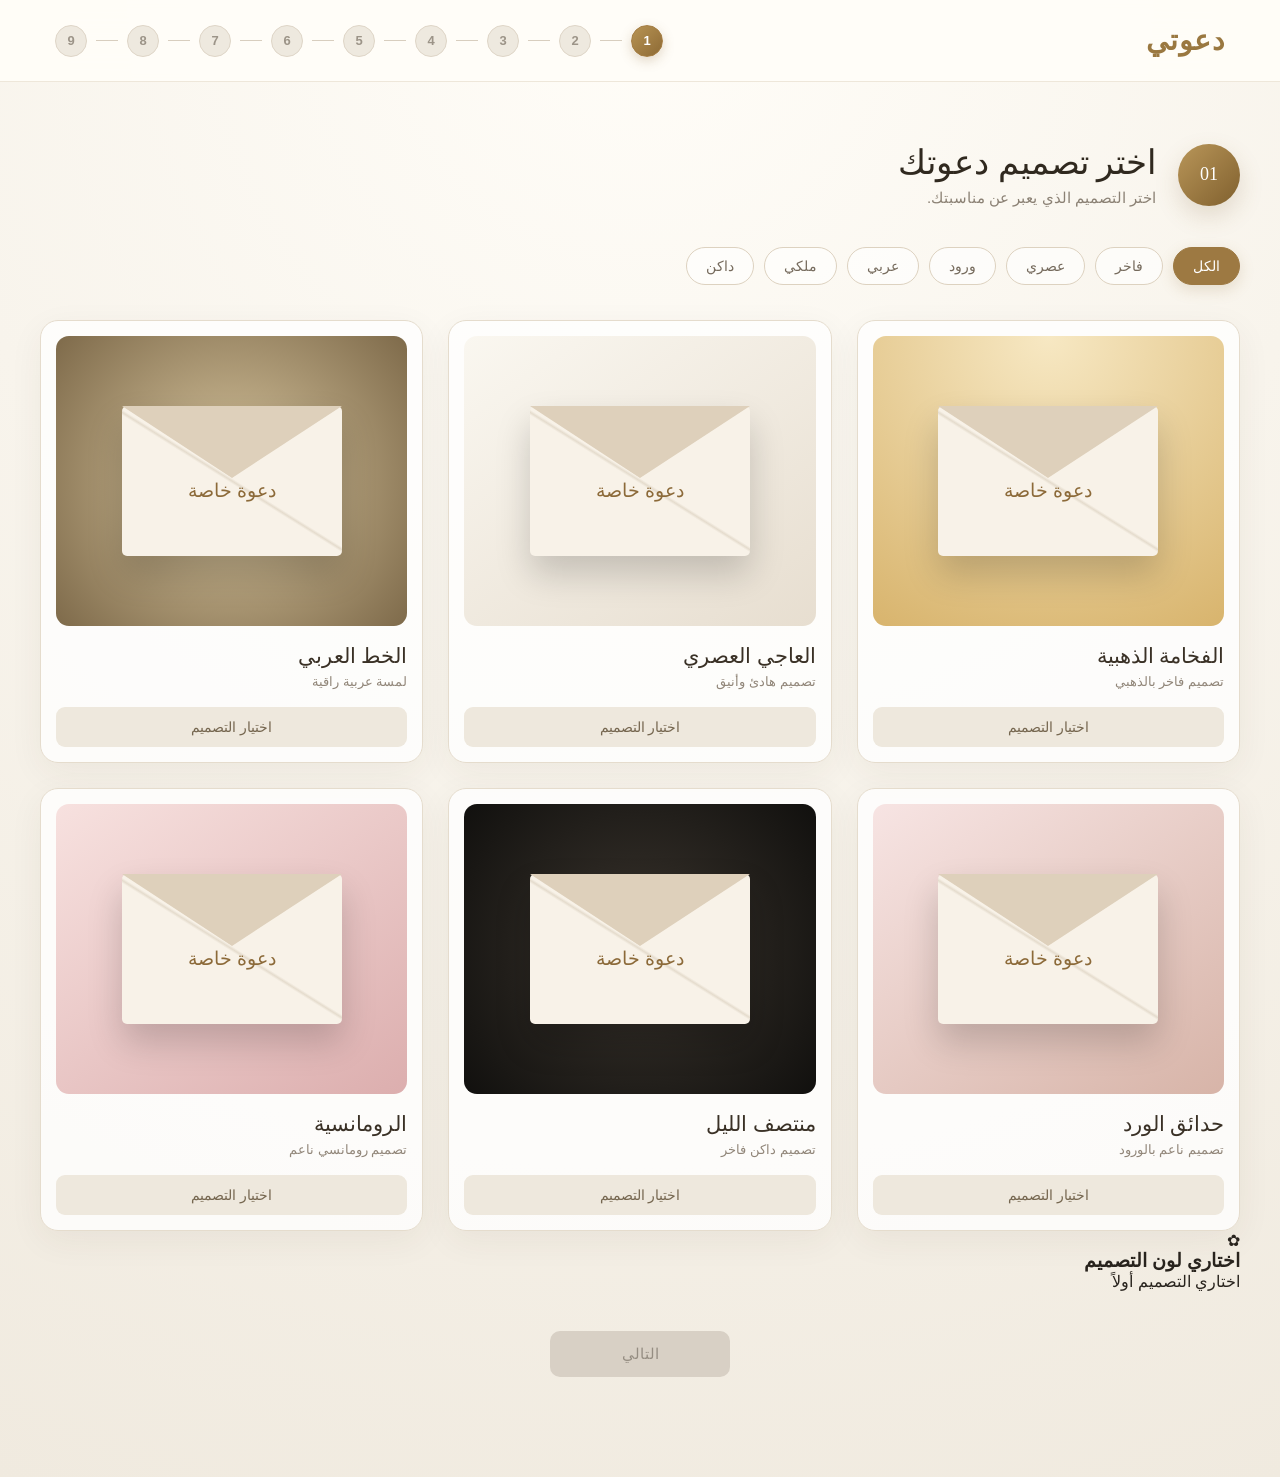
==== commit 9a24081a: "Update index.html" ====
--- a/index.html
+++ b/index.html
@@ -427,7 +427,42 @@
 
 
             </div>
-
+<!-- =================================================
+     DESIGN COLOR OPTIONS
+================================================== -->
+
+<div
+    id="template-colors"
+    class="template-colors"
+>
+
+    <div class="color-selection-header">
+
+        <span class="color-selection-icon">
+            ✿
+        </span>
+
+        <div>
+
+            <h3>
+                اختاري لون التصميم
+            </h3>
+
+            <p id="selected-color-name">
+                اختاري التصميم أولاً
+            </p>
+
+        </div>
+
+    </div>
+
+
+    <div
+        id="color-options"
+        class="color-options"
+    ></div>
+
+</div>
 
             <div class="step-actions">
 
--- a/style.css
+++ b/style.css
@@ -1,655 +1,1645 @@
+/* =========================================================
+   RESET
+========================================================= */
+
 * {
     box-sizing: border-box;
     margin: 0;
     padding: 0;
 }
 
-:root {
-    --background: #f8f6f1;
-    --surface: #ffffff;
-    --text: #26231f;
-    --muted: #817b72;
-    --border: #e8e3da;
-    --accent: #9b7b4f;
-    --accent-dark: #725936;
+html {
+    scroll-behavior: smooth;
 }
 
 body {
     font-family:
-        Arial,
-        "Noto Sans Arabic",
+        "Tahoma",
+        "Arial",
         sans-serif;
 
-    background: var(--background);
-    color: var(--text);
-}
-
-
-/* =========================================
-   PAGE
-========================================= */
-
-.design-page {
+    background:
+        radial-gradient(
+            circle at top,
+            #fffdf8 0%,
+            #f8f4ec 45%,
+            #f0eadf 100%
+        );
+
+    color: #28231d;
+
     min-height: 100vh;
-    padding-bottom: 140px;
-}
-
-
-/* =========================================
-   TOP BAR
-========================================= */
-
-.top-bar {
-    height: 76px;
-    padding: 0 6%;
+}
+
+
+/* =========================================================
+   HEADER
+========================================================= */
+
+.top-header {
+
+    position: sticky;
+
+    top: 0;
+
+    z-index: 100;
+
+    height: 82px;
+
+    background: rgba(255, 253, 248, 0.94);
+
+    backdrop-filter: blur(16px);
+
+    border-bottom:
+        1px solid rgba(160, 132, 82, 0.18);
+
     display: flex;
+
     align-items: center;
+
     justify-content: space-between;
-    border-bottom: 1px solid var(--border);
-    background: rgba(255, 255, 255, 0.85);
-}
+
+    padding:
+        0 55px;
+
+}
+
+
+/* Brand */
 
 .brand {
+
+    font-family:
+        Georgia,
+        "Times New Roman",
+        serif;
+
+    font-size: 28px;
+
+    font-weight: 600;
+
+    color: #9a7840;
+
+    letter-spacing: 1px;
+}
+
+
+/* =========================================================
+   PROGRESS
+========================================================= */
+
+.progress {
+
     display: flex;
+
     align-items: center;
-    gap: 10px;
-    font-size: 21px;
-    font-weight: 600;
-}
-
-.brand-mark {
-    color: var(--accent);
-    font-size: 24px;
-}
-
-.step-indicator {
+
+    gap: 9px;
+}
+
+.progress-step {
+
+    width: 32px;
+
+    height: 32px;
+
+    border-radius: 50%;
+
     display: flex;
+
     align-items: center;
-    gap: 10px;
-    color: var(--muted);
-    font-size: 14px;
-}
-
-.step-number {
-    width: 30px;
-    height: 30px;
-    border-radius: 50%;
-    background: var(--text);
-    color: white;
-    display: flex;
-    align-items: center;
+
     justify-content: center;
-}
-
-
-/* =========================================
-   HEADER
-========================================= */
-
-.design-header {
-    max-width: 850px;
-    margin: 80px auto 35px;
-    text-align: center;
-    padding: 0 20px;
-}
-
-.eyebrow {
-    color: var(--accent);
+
     font-size: 13px;
-    letter-spacing: 1.5px;
-    margin-bottom: 14px;
-}
-
-.design-header h1 {
-    font-size: clamp(34px, 5vw, 56px);
-    font-weight: 500;
-    margin-bottom: 18px;
-}
-
-.subtitle {
-    color: var(--muted);
-    line-height: 1.9;
-    font-size: 16px;
-}
-
-
-/* =========================================
-   SEARCH
-========================================= */
-
-.search-box {
-    width: min(520px, 90%);
-    height: 52px;
-    margin: 0 auto 30px;
-
-    display: flex;
-    align-items: center;
-    gap: 10px;
-
-    background: white;
-    border: 1px solid var(--border);
-    border-radius: 30px;
-
-    padding: 0 20px;
-}
-
-.search-icon {
-    font-size: 25px;
-    color: var(--muted);
-}
-
-.search-box input {
-    width: 100%;
-    border: none;
-    outline: none;
-    background: transparent;
-
-    font-size: 15px;
-    font-family: inherit;
-}
-
-.search-box input::placeholder {
-    color: #aaa39a;
-}
-
-
-/* =========================================
-   CATEGORIES
-========================================= */
-
-.categories {
-    display: flex;
-    justify-content: center;
-    flex-wrap: wrap;
-    gap: 10px;
-
-    max-width: 1000px;
-    margin: 0 auto 45px;
-
-    padding: 0 20px;
-}
-
-.category {
-    border: 1px solid var(--border);
-    background: white;
-    color: var(--muted);
-
-    padding: 10px 20px;
-    border-radius: 30px;
-
-    cursor: pointer;
-    font-family: inherit;
-
-    transition: 0.2s ease;
-}
-
-.category:hover {
-    border-color: var(--accent);
-    color: var(--accent);
-}
-
-.category.active {
-    background: var(--text);
-    border-color: var(--text);
-    color: white;
-}
-
-
-/* =========================================
-   TEMPLATE GRID
-========================================= */
-
-.templates-grid {
-    width: min(1250px, 92%);
-    margin: 0 auto;
-
-    display: grid;
-    grid-template-columns:
-        repeat(3, minmax(0, 1fr));
-
-    gap: 28px;
-}
-
-
-/* =========================================
-   TEMPLATE CARD
-========================================= */
-
-.template-card {
-    background: var(--surface);
-    border: 1px solid var(--border);
-    border-radius: 18px;
-    overflow: hidden;
+
+    font-weight: bold;
+
+    color: #9c9488;
+
+    background: #eee9df;
+
+    border:
+        1px solid #ded5c7;
 
     transition:
-        transform 0.25s ease,
-        box-shadow 0.25s ease,
-        border-color 0.25s ease;
-}
-
-.template-card:hover {
-    transform: translateY(-5px);
-    box-shadow: 0 18px 45px rgba(0, 0, 0, 0.08);
-}
-
-.template-card.selected {
-    border: 2px solid var(--accent);
-}
-
-
-/* =========================================
-   TEMPLATE PREVIEW
-========================================= */
-
-.template-preview {
-    aspect-ratio: 4 / 5;
-
-    position: relative;
-    overflow: hidden;
-
-    display: flex;
-    align-items: center;
-    justify-content: center;
-
-    text-align: center;
-}
-
-.preview-content {
-    position: relative;
-    z-index: 2;
-}
-
-.preview-content > span {
-    display: block;
-    font-size: 11px;
-    letter-spacing: 3px;
-    margin-bottom: 25px;
-}
-
-.preview-content h2 {
-    font-family: Georgia, serif;
-    font-size: clamp(27px, 4vw, 42px);
-    font-weight: 400;
-}
-
-.preview-content h2 small {
-    font-size: 18px;
-    margin: 0 8px;
-}
-
-.preview-content p {
-    margin-top: 20px;
-    font-size: 12px;
-    letter-spacing: 2px;
-}
-
-.preview-decoration {
-    position: absolute;
-    top: 12%;
-    font-size: 40px;
-}
-
-
-/* =========================================
-   TEMPLATE 01
-========================================= */
-
-.template-one {
+        0.3s ease;
+}
+
+
+.progress-step.active {
+
     background:
         linear-gradient(
             135deg,
-            #f4eee2,
-            #d8c29e
-        );
-
-    color: #3c3022;
-}
-
-.template-one::before,
-.template-one::after {
-    content: "";
-    position: absolute;
-
-    width: 180px;
-    height: 180px;
-
-    border: 1px solid rgba(80, 60, 30, 0.25);
+            #b89454,
+            #8d6a35
+        );
+
+    color: white;
+
+    border-color: #a47d43;
+
+    box-shadow:
+        0 4px 12px rgba(139, 104, 50, 0.25);
+}
+
+
+.progress-step.completed {
+
+    background: #d5bd91;
+
+    color: white;
+
+    border-color: #c3a66e;
+}
+
+
+.progress span {
+
+    width: 22px;
+
+    height: 1px;
+
+    background: #d8cebf;
+}
+
+
+/* =========================================================
+   MAIN
+========================================================= */
+
+.builder-container {
+
+    width: min(
+        1200px,
+        calc(100% - 40px)
+    );
+
+    margin: 0 auto;
+
+    padding:
+        60px 0 100px;
+}
+
+
+/* =========================================================
+   BUILDER STEPS
+========================================================= */
+
+.builder-step {
+
+    display: none;
+
+    animation:
+        fadeIn 0.4s ease;
+}
+
+
+.builder-step.active {
+
+    display: block;
+}
+
+
+@keyframes fadeIn {
+
+    from {
+
+        opacity: 0;
+
+        transform:
+            translateY(15px);
+    }
+
+    to {
+
+        opacity: 1;
+
+        transform:
+            translateY(0);
+    }
+}
+
+
+/* =========================================================
+   STEP HEADING
+========================================================= */
+
+.step-heading {
+
+    display: flex;
+
+    align-items: center;
+
+    gap: 22px;
+
+    margin-bottom: 40px;
+}
+
+
+.step-number {
+
+    width: 62px;
+
+    height: 62px;
+
+    flex-shrink: 0;
+
     border-radius: 50%;
-}
-
-.template-one::before {
-    top: -80px;
-    right: -80px;
-}
-
-.template-one::after {
-    bottom: -80px;
-    left: -80px;
-}
-
-
-/* =========================================
-   TEMPLATE 02
-========================================= */
-
-.template-two {
-    background: #f4f0e8;
-    color: #3b3935;
-}
-
-.template-two::before {
-    content: "";
-    position: absolute;
-
-    width: 75%;
-    height: 75%;
-
-    border: 1px solid #c9bfae;
-}
-
-
-/* =========================================
-   TEMPLATE 03
-========================================= */
-
-.template-three {
+
+    display: flex;
+
+    align-items: center;
+
+    justify-content: center;
+
     background:
         linear-gradient(
-            150deg,
-            #efe5d5,
-            #c9a978
-        );
-
-    color: #33281d;
-}
-
-.calligraphy {
-    font-size: 28px !important;
-    letter-spacing: 0 !important;
-}
-
-
-/* =========================================
-   TEMPLATE 04
-========================================= */
-
-.template-four {
+            135deg,
+            #b99659,
+            #80602e
+        );
+
+    color: white;
+
+    font-family:
+        Georgia,
+        serif;
+
+    font-size: 18px;
+
+    box-shadow:
+        0 10px 25px
+        rgba(122, 91, 43, 0.18);
+}
+
+
+.step-heading h1 {
+
+    font-family:
+        Georgia,
+        "Times New Roman",
+        serif;
+
+    font-size: 34px;
+
+    font-weight: 500;
+
+    color: #30291f;
+
+    margin-bottom: 7px;
+}
+
+
+.step-heading p {
+
+    color: #8b8174;
+
+    font-size: 15px;
+}
+
+
+/* =========================================================
+   DESIGN CATEGORIES
+========================================================= */
+
+.design-categories {
+
+    display: flex;
+
+    gap: 10px;
+
+    flex-wrap: wrap;
+
+    margin-bottom: 35px;
+}
+
+
+.category {
+
+    border: 1px solid #ddd2c0;
+
+    background: rgba(
+        255,
+        255,
+        255,
+        0.65
+    );
+
+    color: #756a5c;
+
+    padding:
+        10px 19px;
+
+    border-radius: 30px;
+
+    cursor: pointer;
+
+    font-size: 14px;
+
+    transition:
+        0.25s ease;
+}
+
+
+.category:hover {
+
+    border-color: #b99659;
+
+    color: #9a7840;
+}
+
+
+.category.active {
+
+    background:
+        #9d7942;
+
+    color: white;
+
+    border-color: #9d7942;
+
+    box-shadow:
+        0 5px 15px
+        rgba(157, 121, 66, 0.2);
+}
+
+
+/* =========================================================
+   TEMPLATE GRID
+========================================================= */
+
+.template-grid {
+
+    display: grid;
+
+    grid-template-columns:
+        repeat(
+            3,
+            minmax(0, 1fr)
+        );
+
+    gap: 25px;
+}
+
+
+/* =========================================================
+   TEMPLATE CARD
+========================================================= */
+
+.template-card {
+
+    background:
+        rgba(
+            255,
+            255,
+            255,
+            0.8
+        );
+
+    border:
+        1px solid #e5dccd;
+
+    border-radius: 18px;
+
+    padding: 15px;
+
+    box-shadow:
+        0 10px 35px
+        rgba(
+            74,
+            58,
+            34,
+            0.06
+        );
+
+    transition:
+        transform 0.3s ease,
+        box-shadow 0.3s ease,
+        border 0.3s ease;
+}
+
+
+.template-card:hover {
+
+    transform:
+        translateY(-5px);
+
+    box-shadow:
+        0 18px 45px
+        rgba(
+            74,
+            58,
+            34,
+            0.12
+        );
+}
+
+
+.template-card.selected {
+
+    border:
+        2px solid #b08b4d;
+
+    box-shadow:
+        0 15px 40px
+        rgba(
+            151,
+            115,
+            58,
+            0.18
+        );
+}
+
+
+/* =========================================================
+   TEMPLATE PREVIEW
+========================================================= */
+
+.template-preview {
+
+    height: 290px;
+
+    border-radius: 13px;
+
+    display: flex;
+
+    align-items: center;
+
+    justify-content: center;
+
+    overflow: hidden;
+
+    position: relative;
+
+    margin-bottom: 18px;
+}
+
+
+/* Gold */
+
+.gold-preview {
+
     background:
         radial-gradient(
-            circle at 20% 20%,
-            #d7dfcf,
-            transparent 30%
-        ),
-        radial-gradient(
-            circle at 80% 75%,
-            #e5d7c4,
-            transparent 30%
-        ),
-        #f4f0e7;
-
-    color: #465044;
-}
-
-.template-four::before,
-.template-four::after {
-    content: "❧";
-
-    position: absolute;
-
-    font-size: 90px;
-    opacity: 0.12;
-}
-
-.template-four::before {
-    top: -10px;
-    right: 10px;
-}
-
-.template-four::after {
-    bottom: -10px;
-    left: 10px;
-}
-
-
-/* =========================================
-   TEMPLATE 05
-========================================= */
-
-.template-five {
+            circle at top,
+            #f7e8c3,
+            #d8b46d
+        );
+}
+
+
+/* Ivory */
+
+.ivory-preview {
+
     background:
         linear-gradient(
             145deg,
-            #181715,
-            #35302a
-        );
-
-    color: #d8bd83;
-}
-
-.template-five::before {
-    content: "";
-
-    position: absolute;
-
-    inset: 20px;
-
-    border: 1px solid rgba(216, 189, 131, 0.35);
-}
-
-
-/* =========================================
-   TEMPLATE 06
-========================================= */
-
-.template-six {
+            #faf7f0,
+            #e7ded0
+        );
+}
+
+
+/* Arabic */
+
+.arabic-preview {
+
+    background:
+        radial-gradient(
+            circle,
+            #d9c7a0,
+            #7e6a4a
+        );
+}
+
+
+/* Floral */
+
+.floral-preview {
+
     background:
         linear-gradient(
             145deg,
-            #f3e3e1,
-            #e6c8c4
-        );
-
-    color: #604747;
-}
-
-.template-six::before,
-.template-six::after {
-    content: "♡";
+            #f7e4e3,
+            #d7b4a8
+        );
+}
+
+
+/* Dark */
+
+.dark-preview {
+
+    background:
+        radial-gradient(
+            circle at center,
+            #3b352e,
+            #11100e
+        );
+}
+
+
+/* Romantic */
+
+.romantic-preview {
+
+    background:
+        linear-gradient(
+            145deg,
+            #f7e1df,
+            #dcaeae
+        );
+}
+
+
+/* =========================================================
+   ENVELOPE
+========================================================= */
+
+.envelope-preview {
+
+    width: 220px;
+
+    height: 150px;
+
+    background:
+        #f8f2e8;
+
+    position: relative;
+
+    border-radius: 5px;
+
+    box-shadow:
+        0 18px 35px
+        rgba(
+            0,
+            0,
+            0,
+            0.18
+        );
+
+    display: flex;
+
+    align-items: center;
+
+    justify-content: center;
+
+    text-align: center;
+}
+
+
+.envelope-preview::before {
+
+    content: "";
 
     position: absolute;
 
-    font-size: 130px;
-
-    opacity: 0.08;
-}
-
-.template-six::before {
-    top: -20px;
-    right: 20px;
-}
-
-.template-six::after {
-    bottom: -40px;
-    left: 10px;
-}
-
-
-/* =========================================
-   TEMPLATE INFO
-========================================= */
-
-.template-info {
-    min-height: 82px;
+    inset: 0;
+
+    background:
+        linear-gradient(
+            32deg,
+            transparent 49%,
+            rgba(
+                120,
+                94,
+                51,
+                0.15
+            ) 50%,
+            transparent 51%
+        );
+
+    pointer-events: none;
+}
+
+
+.envelope-flap {
+
+    position: absolute;
+
+    top: 0;
+
+    left: 0;
+
+    width: 0;
+
+    height: 0;
+
+    border-left:
+        110px solid transparent;
+
+    border-right:
+        110px solid transparent;
+
+    border-top:
+        72px solid #ded0bb;
+}
+
+
+.envelope-name {
+
+    position: relative;
+
+    z-index: 2;
+
+    font-family:
+        Georgia,
+        serif;
+
+    font-size: 19px;
+
+    color: #8c6a39;
+
+    margin-top: 18px;
+}
+
+
+/* =========================================================
+   TEMPLATE TEXT
+========================================================= */
+
+.template-card h3 {
+
+    font-family:
+        Georgia,
+        serif;
+
+    font-size: 21px;
+
+    font-weight: 500;
+
+    color: #3a3126;
+
+    margin-bottom: 5px;
+}
+
+
+.template-card p {
+
+    font-size: 13px;
+
+    color: #918679;
+
+    margin-bottom: 18px;
+}
+
+
+/* =========================================================
+   BUTTONS
+========================================================= */
+
+.select-template {
+
+    width: 100%;
+
+    border: none;
+
+    border-radius: 9px;
+
+    padding: 12px;
+
+    background:
+        #eee8dd;
+
+    color: #75664f;
+
+    cursor: pointer;
+
+    font-size: 14px;
+
+    transition:
+        0.25s ease;
+}
+
+
+.select-template:hover {
+
+    background:
+        #d8c5a3;
+
+    color: white;
+}
+
+
+.template-card.selected
+.select-template {
+
+    background:
+        linear-gradient(
+            135deg,
+            #b18a4e,
+            #8a652f
+        );
+
+    color: white;
+}
+
+
+/* =========================================================
+   FORM CARD
+========================================================= */
+
+.form-card {
+
+    max-width: 850px;
+
+    margin: 0 auto;
+
+    background:
+        rgba(
+            255,
+            255,
+            255,
+            0.82
+        );
+
+    border:
+        1px solid #e4dbcc;
+
+    border-radius: 20px;
+
+    padding: 35px;
+
+    box-shadow:
+        0 15px 50px
+        rgba(
+            68,
+            52,
+            31,
+            0.07
+        );
+}
+
+
+.form-group {
+
+    margin-bottom: 25px;
+}
+
+
+.form-group:last-child {
+
+    margin-bottom: 0;
+}
+
+
+.form-group label {
+
+    display: block;
+
+    margin-bottom: 9px;
+
+    color: #574c3d;
+
+    font-size: 14px;
+
+    font-weight: 600;
+}
+
+
+.form-group input,
+.form-group select,
+.form-group textarea {
+
+    width: 100%;
+
+    border:
+        1px solid #ddd2c1;
+
+    background:
+        #fffdfa;
+
+    border-radius: 10px;
+
+    padding:
+        14px 15px;
+
+    font-family: inherit;
+
+    font-size: 14px;
+
+    color: #332c23;
+
+    outline: none;
+
+    transition:
+        0.2s ease;
+}
+
+
+.form-group textarea {
+
+    resize: vertical;
+
+    min-height: 150px;
+
+    line-height: 1.8;
+}
+
+
+.form-group input:focus,
+.form-group select:focus,
+.form-group textarea:focus {
+
+    border-color:
+        #ae894e;
+
+    box-shadow:
+        0 0 0 3px
+        rgba(
+            174,
+            137,
+            78,
+            0.10
+        );
+}
+
+
+.form-row {
+
+    display: grid;
+
+    grid-template-columns:
+        1fr 1fr;
+
+    gap: 20px;
+}
+
+
+/* =========================================================
+   GUEST ADD
+========================================================= */
+
+.guest-add-card {
+
+    display: grid;
+
+    grid-template-columns:
+        1fr 160px 150px;
+
+    gap: 12px;
+
+    background:
+        rgba(
+            255,
+            255,
+            255,
+            0.82
+        );
+
+    border:
+        1px solid #e4dbcc;
+
+    border-radius: 18px;
+
+    padding: 20px;
+
+    margin-bottom: 20px;
+}
+
+
+.guest-add-card input {
+
+    border:
+        1px solid #ddd2c1;
+
+    border-radius: 10px;
+
+    padding:
+        13px;
+
+    background:
+        #fffdfa;
+
+    outline: none;
+
+    font-family: inherit;
+}
+
+
+.guest-add-card input:focus {
+
+    border-color:
+        #ae894e;
+}
+
+
+.guest-add-card button {
+
+    border: none;
+
+    border-radius: 10px;
+
+    background:
+        linear-gradient(
+            135deg,
+            #b18a4e,
+            #87632f
+        );
+
+    color: white;
+
+    cursor: pointer;
+
+    font-family: inherit;
+
+    transition:
+        0.25s ease;
+}
+
+
+.guest-add-card button:hover {
+
+    transform:
+        translateY(-2px);
+
+    box-shadow:
+        0 8px 18px
+        rgba(
+            130,
+            95,
+            42,
+            0.2
+        );
+}
+
+
+/* =========================================================
+   GUEST LIST
+========================================================= */
+
+.guest-list {
+
+    background:
+        rgba(
+            255,
+            255,
+            255,
+            0.82
+        );
+
+    border:
+        1px solid #e4dbcc;
+
+    border-radius: 18px;
+
+    overflow: hidden;
+}
+
+
+.empty-guests {
+
+    text-align: center;
+
+    color: #958a7b;
+
+    padding: 45px 20px;
+}
+
+
+.guest-item {
 
     display: flex;
+
     align-items: center;
+
     justify-content: space-between;
 
-    gap: 15px;
-
-    padding: 17px 18px;
-}
-
-.template-info h3 {
+    gap: 20px;
+
+    padding:
+        18px 22px;
+
+    border-bottom:
+        1px solid #eee7dc;
+}
+
+
+.guest-item:last-child {
+
+    border-bottom: none;
+}
+
+
+.guest-info strong {
+
+    display: block;
+
+    color: #40372c;
+
+    margin-bottom: 4px;
+}
+
+
+.guest-info span {
+
+    color: #978b7b;
+
+    font-size: 13px;
+}
+
+
+.remove-guest {
+
+    border: none;
+
+    background:
+        #f3e6e3;
+
+    color: #a65c52;
+
+    padding:
+        8px 12px;
+
+    border-radius: 8px;
+
+    cursor: pointer;
+
+    font-family: inherit;
+}
+
+
+/* =========================================================
+   SETTINGS
+========================================================= */
+
+.settings-card {
+
+    max-width: 850px;
+
+    margin: 0 auto;
+
+    background:
+        rgba(
+            255,
+            255,
+            255,
+            0.82
+        );
+
+    border:
+        1px solid #e4dbcc;
+
+    border-radius: 20px;
+
+    padding: 10px 30px;
+
+    box-shadow:
+        0 15px 50px
+        rgba(
+            68,
+            52,
+            31,
+            0.07
+        );
+}
+
+
+.switch-row {
+
+    min-height: 65px;
+
+    display: flex;
+
+    align-items: center;
+
+    justify-content: space-between;
+
+    gap: 20px;
+
+    border-bottom:
+        1px solid #eee7dc;
+
+    color: #554a3c;
+
+    font-size: 14px;
+}
+
+
+.switch-row:last-child {
+
+    border-bottom: none;
+}
+
+
+.switch-row input[type="checkbox"] {
+
+    appearance: none;
+
+    width: 48px;
+
+    height: 27px;
+
+    border-radius: 30px;
+
+    background: #d8d0c5;
+
+    position: relative;
+
+    cursor: pointer;
+
+    transition:
+        0.25s ease;
+}
+
+
+.switch-row input[type="checkbox"]::after {
+
+    content: "";
+
+    position: absolute;
+
+    width: 21px;
+
+    height: 21px;
+
+    border-radius: 50%;
+
+    background: white;
+
+    top: 3px;
+
+    right: 24px;
+
+    box-shadow:
+        0 2px 5px
+        rgba(
+            0,
+            0,
+            0,
+            0.15
+        );
+
+    transition:
+        0.25s ease;
+}
+
+
+.switch-row input[type="checkbox"]:checked {
+
+    background:
+        #a68148;
+}
+
+
+.switch-row input[type="checkbox"]:checked::after {
+
+    right: 3px;
+}
+
+
+/* =========================================================
+   PREVIEW
+========================================================= */
+
+.preview-card {
+
+    max-width: 800px;
+
+    margin: 0 auto;
+
+    background:
+        #fffdfa;
+
+    border:
+        1px solid #e1d6c4;
+
+    border-radius: 22px;
+
+    overflow: hidden;
+
+    box-shadow:
+        0 20px 60px
+        rgba(
+            68,
+            52,
+            31,
+            0.10
+        );
+}
+
+
+.preview-envelope {
+
+    min-height: 310px;
+
+    background:
+        radial-gradient(
+            circle at top,
+            #ead6a9,
+            #a98249
+        );
+
+    display: flex;
+
+    flex-direction: column;
+
+    align-items: center;
+
+    justify-content: center;
+
+    text-align: center;
+
+    color: white;
+
+    position: relative;
+
+    overflow: hidden;
+}
+
+
+.preview-envelope::before {
+
+    content: "";
+
+    position: absolute;
+
+    width: 350px;
+
+    height: 350px;
+
+    border:
+        1px solid
+        rgba(
+            255,
+            255,
+            255,
+            0.3
+        );
+
+    border-radius: 50%;
+}
+
+
+.preview-envelope small {
+
+    position: relative;
+
+    font-size: 14px;
+
+    opacity: 0.9;
+
+    margin-bottom: 12px;
+}
+
+
+.preview-envelope h2 {
+
+    position: relative;
+
+    font-family:
+        Georgia,
+        serif;
+
+    font-size: 34px;
+
+    font-weight: 500;
+}
+
+
+.preview-information {
+
+    text-align: center;
+
+    padding: 40px 25px;
+}
+
+
+.preview-information h2 {
+
+    font-family:
+        Georgia,
+        serif;
+
+    font-size: 30px;
+
+    color: #3d3327;
+
+    margin-bottom: 20px;
+}
+
+
+.preview-information p {
+
+    color: #817668;
+
+    margin:
+        8px 0;
+}
+
+
+/* =========================================================
+   STEP ACTIONS
+========================================================= */
+
+.step-actions {
+
+    display: flex;
+
+    justify-content: center;
+
+    align-items: center;
+
+    gap: 12px;
+
+    margin-top: 40px;
+}
+
+
+.next-button,
+.publish-button {
+
+    min-width: 180px;
+
+    border: none;
+
+    border-radius: 10px;
+
+    padding:
+        14px 25px;
+
+    background:
+        linear-gradient(
+            135deg,
+            #b18a4e,
+            #87632f
+        );
+
+    color: white;
+
+    font-family: inherit;
+
     font-size: 15px;
-    font-weight: 600;
-}
-
-.template-info p {
-    margin-top: 5px;
-    color: var(--muted);
-    font-size: 12px;
-}
-
-.select-template {
-    border: 1px solid var(--border);
-    background: white;
-
-    padding: 9px 17px;
-
-    border-radius: 25px;
 
     cursor: pointer;
+
+    transition:
+        0.25s ease;
+
+    box-shadow:
+        0 8px 20px
+        rgba(
+            130,
+            95,
+            42,
+            0.16
+        );
+}
+
+
+.next-button:hover,
+.publish-button:hover {
+
+    transform:
+        translateY(-2px);
+
+    box-shadow:
+        0 12px 25px
+        rgba(
+            130,
+            95,
+            42,
+            0.23
+        );
+}
+
+
+.next-button:disabled {
+
+    background:
+        #d8d0c5;
+
+    color:
+        #958d82;
+
+    cursor:
+        not-allowed;
+
+    box-shadow: none;
+
+    transform: none;
+}
+
+
+.back-button {
+
+    min-width: 130px;
+
+    border:
+        1px solid #d7ccbc;
+
+    border-radius: 10px;
+
+    padding:
+        13px 22px;
+
+    background:
+        transparent;
+
+    color:
+        #776b5b;
+
     font-family: inherit;
 
-    transition: 0.2s ease;
-}
-
-.select-template:hover {
-    background: var(--text);
-    color: white;
-    border-color: var(--text);
-}
-
-.template-card.selected .select-template {
-    background: var(--accent);
-    color: white;
-    border-color: var(--accent);
-}
-
-
-/* =========================================
-   CONTINUE
-========================================= */
-
-.continue-area {
-    position: fixed;
-
-    bottom: 0;
-    left: 0;
-    right: 0;
-
-    min-height: 90px;
-
-    background: rgba(255, 255, 255, 0.95);
-    border-top: 1px solid var(--border);
-
-    display: flex;
-    align-items: center;
-    justify-content: center;
-
-    gap: 25px;
-
-    padding: 15px 20px;
-}
-
-#selection-message {
-    color: var(--muted);
-    font-size: 13px;
-}
-
-#continue-button {
-    border: none;
-
-    background: var(--text);
-    color: white;
-
-    padding: 13px 28px;
-
-    border-radius: 30px;
-
-    font-family: inherit;
     font-size: 14px;
 
     cursor: pointer;
 
-    transition: 0.2s ease;
-}
-
-#continue-button:hover:not(:disabled) {
-    background: var(--accent-dark);
-    transform: translateY(-2px);
-}
-
-#continue-button:disabled {
-    opacity: 0.35;
-    cursor: not-allowed;
-}
-
-#continue-button span {
-    margin-right: 8px;
-}
-
-
-/* =========================================
-   HIDDEN TEMPLATES
-========================================= */
-
-.template-card.hidden {
-    display: none;
-}
-
-
-/* =========================================
+    transition:
+        0.25s ease;
+}
+
+
+.back-button:hover {
+
+    background:
+        #eee8dd;
+}
+
+
+/* =========================================================
    RESPONSIVE
-========================================= */
-
-@media (max-width: 900px) {
-
-    .templates-grid {
+========================================================= */
+
+@media (
+    max-width: 900px
+) {
+
+    .top-header {
+
+        padding:
+            0 25px;
+    }
+
+
+    .progress {
+
+        gap: 4px;
+    }
+
+
+    .progress-step {
+
+        width: 27px;
+
+        height: 27px;
+
+        font-size: 11px;
+    }
+
+
+    .progress span {
+
+        width: 8px;
+    }
+
+
+    .template-grid {
+
         grid-template-columns:
-            repeat(2, minmax(0, 1fr));
-    }
-
-}
-
-
-@media (max-width: 600px) {
-
-    .top-bar {
-        padding: 0 20px;
-    }
-
-    .design-header {
-        margin-top: 55px;
-    }
-
-    .design-header h1 {
-        font-size: 34px;
-    }
-
-    .templates-grid {
+            repeat(
+                2,
+                minmax(0, 1fr)
+            );
+    }
+
+}
+
+
+@media (
+    max-width: 650px
+) {
+
+    .top-header {
+
+        height: auto;
+
+        min-height: 75px;
+
+        flex-direction: column;
+
+        gap: 12px;
+
+        padding:
+            15px;
+    }
+
+
+    .brand {
+
+        font-size: 24px;
+    }
+
+
+    .progress {
+
+        width: 100%;
+
+        justify-content: center;
+    }
+
+
+    .progress-step {
+
+        width: 25px;
+
+        height: 25px;
+
+        font-size: 10px;
+    }
+
+
+    .progress span {
+
+        width: 5px;
+    }
+
+
+    .builder-container {
+
+        width:
+            calc(100% - 25px);
+
+        padding-top: 35px;
+    }
+
+
+    .step-heading {
+
+        align-items: flex-start;
+
+        gap: 14px;
+    }
+
+
+    .step-number {
+
+        width: 48px;
+
+        height: 48px;
+
+        font-size: 14px;
+    }
+
+
+    .step-heading h1 {
+
+        font-size: 26px;
+    }
+
+
+    .template-grid {
+
         grid-template-columns: 1fr;
-        width: 90%;
-    }
-
-    .categories {
-        justify-content: flex-start;
-        overflow-x: auto;
-        flex-wrap: nowrap;
-        padding-bottom: 5px;
-    }
-
-    .category {
-        white-space: nowrap;
-    }
-
-    .continue-area {
-        justify-content: space-between;
-    }
-
-    #selection-message {
-        display: none;
-    }
-
-}
+    }
+
+
+    .template-preview {
+
+        height: 260px;
+    }
+
+
+    .form-card {
+
+        padding: 22px;
+    }
+
+
+    .form-row {
+
+        grid-template-columns: 1fr;
+
+        gap: 0;
+    }
+
+
+    .guest-add-card {
+
+        grid-template-columns: 1fr;
+    }
+
+
+    .guest-add-card button {
+
+        min-height: 48px;
+    }
+
+
+    .step-actions {
+
+        flex-direction: column-reverse;
+    }
+
+
+    .next-button,
+    .publish-button,
+    .back-button {
+
+        width: 100%;
+    }
+
+}
